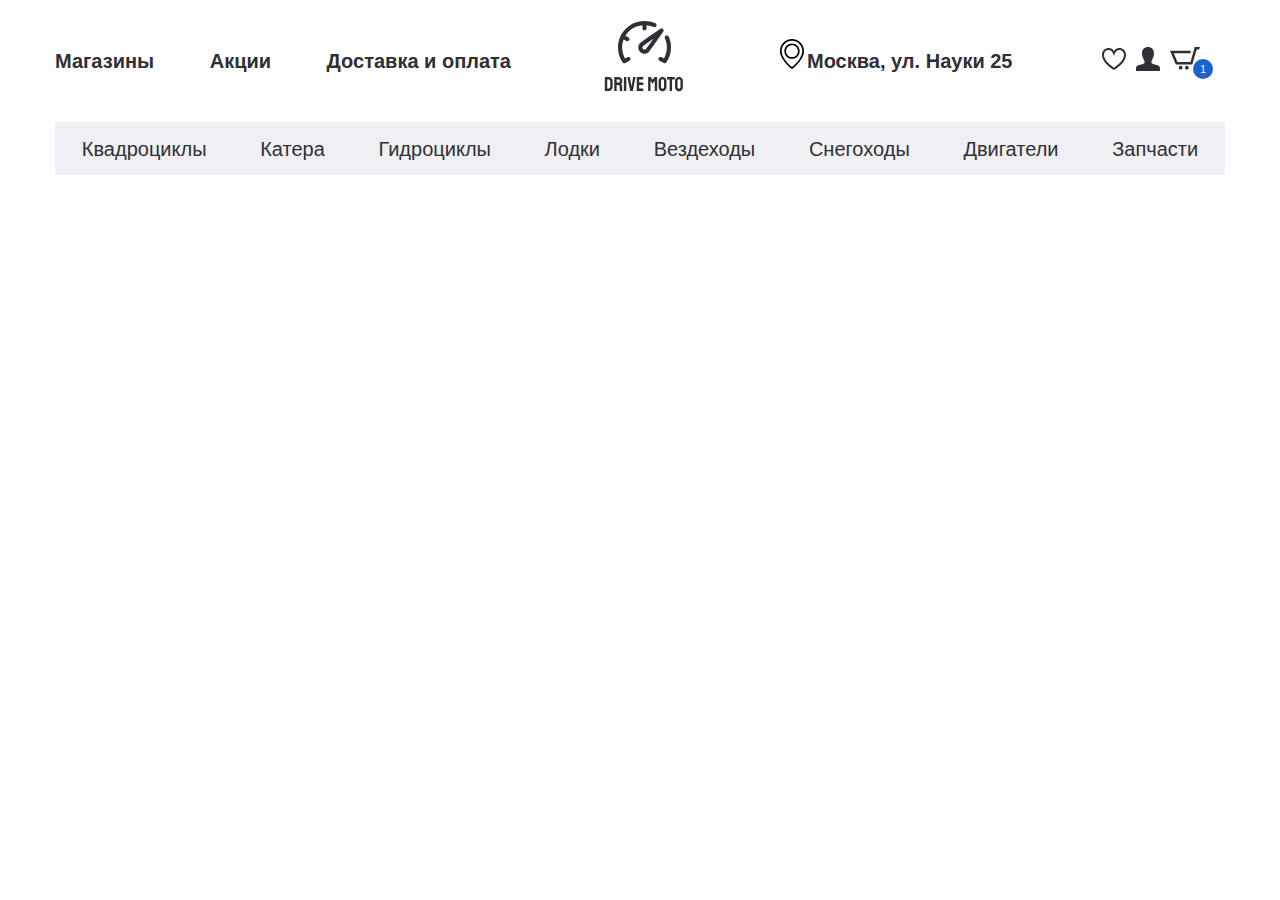
==== index.html @ bd76bcdd "add header" ====
<!DOCTYPE html>
<html lang="ru">
  <head>
    <meta charset="UTF-8" />
    <meta name="viewport" content="width=device-width, initial-scale=1.0" />
    <meta http-equiv="X-UA-Compatible" content="ie=edge" />
    <title>Document</title>
    <link rel="stylesheet" href="scss/normalize.css" />
    <link rel="stylesheet" href="scss/slick.css" />
    <link rel="stylesheet" href="scss/fonts.css" />
    <link rel="stylesheet" href="scss/style.css" />
  </head>

  <body>
    <header class="header">
      <div class="header__top">
        <div class="container">
          <div class="header__top-inner">
            <nav class="menu">
              <ul class="menu__list">
                <li class="menu__item">
                  <a href="" class="menu__link"> Магазины </a>
                </li>
                <li class="menu__item">
                  <a href="" class="menu__link"> Акции </a>
                </li>
                <li class="menu__item">
                  <a href="" class="menu__link"> Доставка и оплата </a>
                </li>
              </ul>
            </nav>
            <a href="#" class="logo">
              <img class="logo__img" src="images/logo.svg" alt="" />
            </a>
            <div class="header__box">
              <p class="header__adress">Москва, ул. Науки 25</p>
              <ul class="user-list">
                <li class="user-list__item">
                  <a class="user-list__link" href="">
                    <img src="images/heart.svg" alt="">
                  </a>
                </li>
                <li class="user-list__item">
                  <a class="user-list__link" href="">
                    <img src="images/human.svg" alt="">
                  </a>
                </li>
                <li class="user-list__item">
                  <a class="user-list__link basket" href="">
                    <img src="images/basket.svg" alt="">
                    <p class="basket__num">1</p>
                  </a>
                </li>
              </ul>
            </div>
          </div>
        </div>
      </div>
      <div class="header__bottom">
        <div class="container">
            <ul class="menu-categories">
              <li class="menu-categories__items">
                <a class="menu-categories__link" href="#">Квадроциклы</a>
              </li>
              <li class="menu-categories__items">
                <a class="menu-categories__link" href="#">Катера</a>
              </li>
              <li class="menu-categories__items">
                <a class="menu-categories__link" href="#">Гидроциклы</a>
              </li>
              <li class="menu-categories__items">
                <a class="menu-categories__link" href="#">Лодки</a>
              </li>
              <li class="menu-categories__items">
                <a class="menu-categories__link" href="#">Вездеходы</a>
              </li>
              <li class="menu-categories__items">
                <a class="menu-categories__link" href="#">Снегоходы</a>
              </li>
              <li class="menu-categories__items">
                <a class="menu-categories__link" href="#">Двигатели</a>
              </li>
              <li class="menu-categories__items">
                <a class="menu-categories__link" href="#">Запчасти</a>
              </li>
            </ul>
          </div>
      </div>
    </header>

    <script src="https://ajax.googleapis.com/ajax/libs/jquery/3.4.1/jquery.min.js"></script>
    <script src="js/slick.min.js"></script>
    <script src="js/main.js"></script>
  </body>
</html>
---- scss/fonts.css ----
@font-face {
  font-family: 'SFProDisplay-Regular', sans-serif;
  src: url("/fonts/SFProDisplay-Regular.woff2") format("woff2"), url("/fonts/SFProDisplay-Regular.woff") format("woff2");
  font-weight: 400;
  font-style: normal;
  font-display: swap;
}

@font-face {
  font-family: 'SFProDisplay-Medium', sans-serif;
  src: url("/fonts/SFProDisplay-Medium.woff2") format("woff2"), url("/fonts/SFProDisplay-Medium.woff") format("woff2");
  font-weight: 500;
  font-style: normal;
  font-display: swap;
}

@font-face {
  font-family: 'SFProDisplay-Semibild', sans-serif;
  src: url("/fonts/SFProDisplay-Semibild.woff2") format("woff2"), url("/fonts/SFProDisplay-Semibild.woff") format("woff2");
  font-weight: 600;
  font-style: normal;
  font-display: swap;
}

@font-face {
  font-family: 'SFProDisplay-Bold', sans-serif;
  src: url("/fonts/SFProDisplay-Bold.woff2") format("woff2"), url("/fonts/SFProDisplay-Bold.woff") format("woff2");
  font-weight: 700;
  font-style: normal;
  font-display: swap;
}
/*# sourceMappingURL=fonts.css.map */
---- scss/style.css ----
html {
  -webkit-box-sizing: border-box;
          box-sizing: border-box;
}

*,
*::before,
*::after {
  -webkit-box-sizing: inherit;
          box-sizing: inherit;
}

a {
  text-decoration: none;
  color: inherit;
}

ul,
li {
  margin: 0;
  padding: 0;
  list-style: none;
}

h1,
h2,
h3,
h4,
h5,
h6 {
  margin: 0;
}

body {
  color: #2f3035;
  font-family: "SFProDisplay-Regular", sans-serif;
  font-family: sans-serif;
  font-size: 20px;
  line-height: 24px;
  font-weight: 400;
}

.container {
  max-width: 1200px;
  padding: 0 15px;
  margin: 0 auto;
}

.header__top-inner {
  display: -webkit-box;
  display: -ms-flexbox;
  display: flex;
  -webkit-box-pack: justify;
      -ms-flex-pack: justify;
          justify-content: space-between;
  -webkit-box-align: center;
      -ms-flex-align: center;
          align-items: center;
  min-height: 122px;
  font-family: "SFProDisplay-Bold", sans-serif;
  font-weight: 700;
}

.header__box {
  display: -webkit-box;
  display: -ms-flexbox;
  display: flex;
}

.header__adress {
  width: 265px;
  margin-right: 60px;
  padding-left: 30px;
  position: relative;
}

.header__adress::before {
  content: "";
  position: absolute;
  background-image: url(/images/adress-icon.svg);
  width: 30px;
  height: 30px;
  left: 0;
  top: -10px;
}

.menu__item {
  display: inline-block;
}

.menu__item + .menu__item {
  padding-left: 50px;
}

.user-list {
  margin-right: 15px;
  display: -webkit-box;
  display: -ms-flexbox;
  display: flex;
  -webkit-box-align: center;
      -ms-flex-align: center;
          align-items: center;
}

.user-list__item {
  padding-right: 10px;
}

.basket {
  position: relative;
}

.basket__num {
  position: absolute;
  font-family: "SFProDisplay-Medium", sans-serif;
  font-weight: 500;
  color: white;
  font-size: 10px;
  line-height: 21px;
  width: 20px;
  height: 20px;
  background-color: #1c62cd;
  border-radius: 50%;
  text-align: center;
  bottom: -15px;
  right: -13px;
}

.menu-categories {
  display: -webkit-box;
  display: -ms-flexbox;
  display: flex;
  -ms-flex-pack: distribute;
      justify-content: space-around;
  background-color: #f0f0f4;
  -webkit-box-align: center;
      -ms-flex-align: center;
          align-items: center;
  min-height: 53px;
}

.menu-categories__items {
  position: relative;
}

.menu-categories__link {
  position: relative;
  font-weight: 400;
  padding: 15px 0 14px;
  -webkit-transition: all 0.3s;
  transition: all 0.3s;
}

.menu-categories__link::before {
  content: "";
  position: absolute;
  width: 0;
  right: 0;
  left: auto;
  background-color: #1c62cd;
  height: 3px;
  bottom: -2px;
  -webkit-transition: all 0.3s;
  transition: all 0.3s;
}

.menu-categories__link:hover {
  font-family: "SFProDisplay-Semibild", sans-serif;
  color: black;
}

.menu-categories__link:hover::before {
  width: 100%;
  right: auto;
  left: 0;
}
/*# sourceMappingURL=style.css.map */
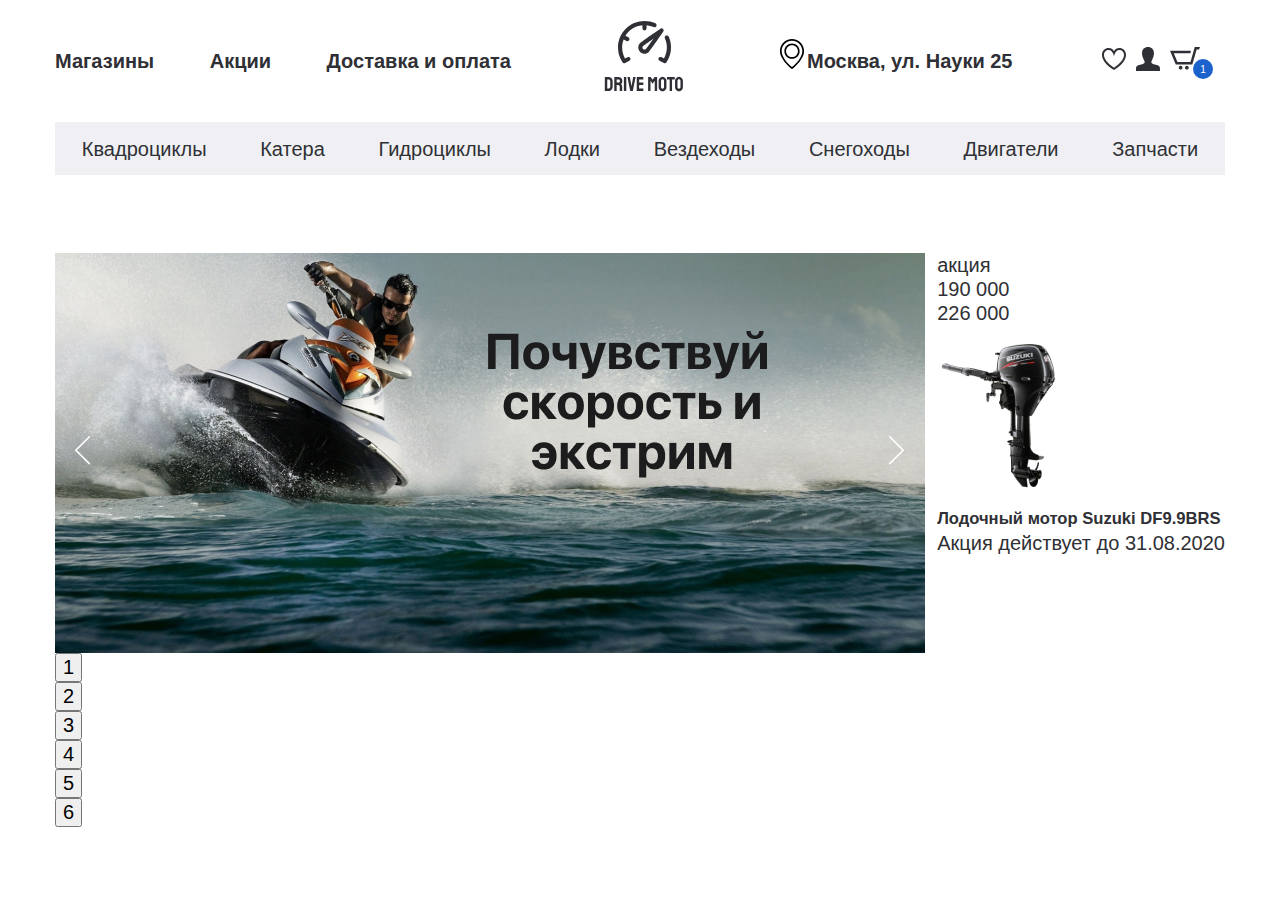
==== commit 754f2ae6: "add slider" ====
--- a/index.html
+++ b/index.html
@@ -37,17 +37,17 @@
               <ul class="user-list">
                 <li class="user-list__item">
                   <a class="user-list__link" href="">
-                    <img src="images/heart.svg" alt="">
+                    <img src="images/heart.svg" alt="" />
                   </a>
                 </li>
                 <li class="user-list__item">
                   <a class="user-list__link" href="">
-                    <img src="images/human.svg" alt="">
+                    <img src="images/human.svg" alt="" />
                   </a>
                 </li>
                 <li class="user-list__item">
                   <a class="user-list__link basket" href="">
-                    <img src="images/basket.svg" alt="">
+                    <img src="images/basket.svg" alt="" />
                     <p class="basket__num">1</p>
                   </a>
                 </li>
@@ -58,35 +58,84 @@
       </div>
       <div class="header__bottom">
         <div class="container">
-            <ul class="menu-categories">
-              <li class="menu-categories__items">
-                <a class="menu-categories__link" href="#">Квадроциклы</a>
-              </li>
-              <li class="menu-categories__items">
-                <a class="menu-categories__link" href="#">Катера</a>
-              </li>
-              <li class="menu-categories__items">
-                <a class="menu-categories__link" href="#">Гидроциклы</a>
-              </li>
-              <li class="menu-categories__items">
-                <a class="menu-categories__link" href="#">Лодки</a>
-              </li>
-              <li class="menu-categories__items">
-                <a class="menu-categories__link" href="#">Вездеходы</a>
-              </li>
-              <li class="menu-categories__items">
-                <a class="menu-categories__link" href="#">Снегоходы</a>
-              </li>
-              <li class="menu-categories__items">
-                <a class="menu-categories__link" href="#">Двигатели</a>
-              </li>
-              <li class="menu-categories__items">
-                <a class="menu-categories__link" href="#">Запчасти</a>
-              </li>
-            </ul>
-          </div>
+          <ul class="menu-categories">
+            <li class="menu-categories__items">
+              <a class="menu-categories__link" href="#">Квадроциклы</a>
+            </li>
+            <li class="menu-categories__items">
+              <a class="menu-categories__link" href="#">Катера</a>
+            </li>
+            <li class="menu-categories__items">
+              <a class="menu-categories__link" href="#">Гидроциклы</a>
+            </li>
+            <li class="menu-categories__items">
+              <a class="menu-categories__link" href="#">Лодки</a>
+            </li>
+            <li class="menu-categories__items">
+              <a class="menu-categories__link" href="#">Вездеходы</a>
+            </li>
+            <li class="menu-categories__items">
+              <a class="menu-categories__link" href="#">Снегоходы</a>
+            </li>
+            <li class="menu-categories__items">
+              <a class="menu-categories__link" href="#">Двигатели</a>
+            </li>
+            <li class="menu-categories__items">
+              <a class="menu-categories__link" href="#">Запчасти</a>
+            </li>
+          </ul>
+        </div>
       </div>
     </header>
+
+    
+
+    <section class="banner-section">
+      <div class="container">
+        <div class="banner-section__inner">
+          <div class="banner-section__slider">
+            <a class="banner-section__slider-item" href="#">
+              <img src="images/banner-slider.jpg" alt="" />
+            </a>
+            <a class="banner-section__slider-item" href="#">
+              <img src="images/banner-slider.jpg" alt="" />
+            </a>
+            <a class="banner-section__slider-item" href="#">
+              <img src="images/banner-slider.jpg" alt="" />
+            </a>
+            <a class="banner-section__slider-item" href="#">
+              <img src="images/banner-slider.jpg" alt="" />
+            </a>
+            <a class="banner-section__slider-item" href="#">
+              <img src="images/banner-slider.jpg" alt="" />
+            </a>
+            <a class="banner-section__slider-item" href="#">
+              <img src="images/banner-slider.jpg" alt="" />
+            </a>
+          </div>
+
+          <a class="banner-section__item sale-item" href="#">
+            <div class="sale-item__top">
+              <div class="sale-item__info">акция</div>
+              <div class="sale-item__price">
+                <div class="price sale-item__price-new">190 000</div>
+                <div class="price sale-item__price-old">226 000</div>
+              </div>
+            </div>
+            <img
+              class="sale-item__img"
+              src="images/content/sale-1.png"
+              alt=""
+            />
+            <h5 class="sale-item__title">Лодочный мотор Suzuki DF9.9BRS</h5>
+            <div class="sale-item__footer">
+              Акция действует до
+              <span>31.08.2020</span>
+            </div>
+          </a>
+        </div>
+      </div>
+    </section>
 
     <script src="https://ajax.googleapis.com/ajax/libs/jquery/3.4.1/jquery.min.js"></script>
     <script src="js/slick.min.js"></script>
--- a/scss/style.css
+++ b/scss/style.css
@@ -174,4 +174,46 @@
   right: auto;
   left: 0;
 }
+
+.banner-section {
+  margin-top: 78px;
+}
+
+.banner-section__inner {
+  display: -webkit-box;
+  display: -ms-flexbox;
+  display: flex;
+  -webkit-box-pack: justify;
+      -ms-flex-pack: justify;
+          justify-content: space-between;
+}
+
+.banner-section__slider {
+  max-width: 870px;
+}
+
+.banner-section__slider-btn {
+  position: absolute;
+  top: 50%;
+  -webkit-transform: translateY(-50%);
+          transform: translateY(-50%);
+  background-color: transparent;
+  border: none;
+  margin: 0;
+  padding: 0;
+  z-index: 5;
+  cursor: pointer;
+}
+
+.banner-section__slider-btnprev {
+  left: 20px;
+}
+
+.banner-section__slider-btnnext {
+  right: 20px;
+}
+
+.slick-dots {
+  position: absolute;
+}
 /*# sourceMappingURL=style.css.map */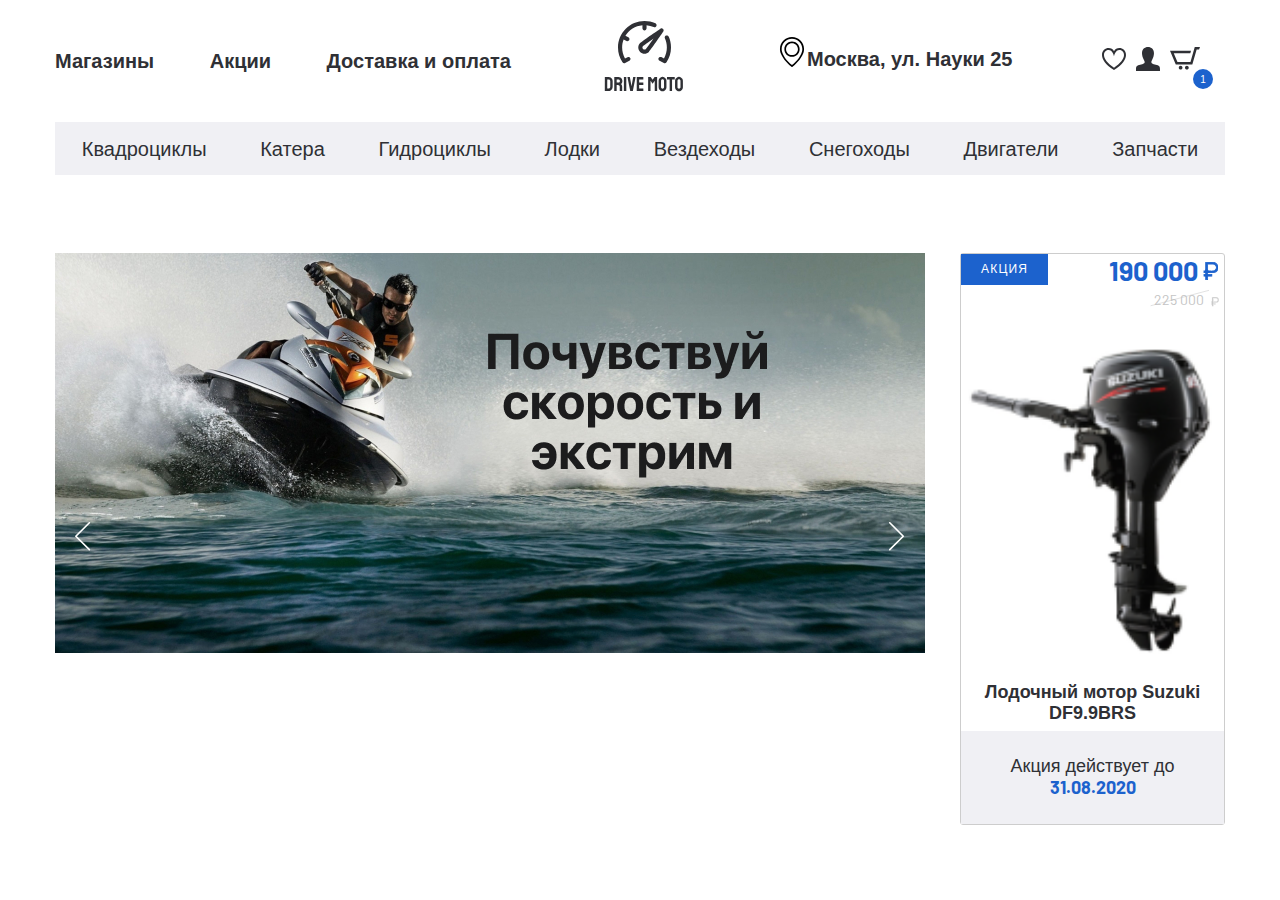
==== commit bcde388f: "add slider complite" ====
--- a/index.html
+++ b/index.html
@@ -8,6 +8,10 @@
     <link rel="stylesheet" href="scss/normalize.css" />
     <link rel="stylesheet" href="scss/slick.css" />
     <link rel="stylesheet" href="scss/fonts.css" />
+    <link
+      href="https://fonts.googleapis.com/css2?family=Barlow:wght@400;700&display=swap"
+      rel="stylesheet"
+    />
     <link rel="stylesheet" href="scss/style.css" />
   </head>
 
@@ -88,29 +92,27 @@
       </div>
     </header>
 
-    
-
     <section class="banner-section">
       <div class="container">
         <div class="banner-section__inner">
           <div class="banner-section__slider">
             <a class="banner-section__slider-item" href="#">
-              <img src="images/banner-slider.jpg" alt="" />
+              <img class="banner-section__slider-img" src="images/banner-slider.jpg" alt="" />
             </a>
             <a class="banner-section__slider-item" href="#">
-              <img src="images/banner-slider.jpg" alt="" />
+              <img class="banner-section__slider-img" src="images/banner-slider.jpg" alt="" />
             </a>
             <a class="banner-section__slider-item" href="#">
-              <img src="images/banner-slider.jpg" alt="" />
+              <img class="banner-section__slider-img" src="images/banner-slider.jpg" alt="" />
             </a>
             <a class="banner-section__slider-item" href="#">
-              <img src="images/banner-slider.jpg" alt="" />
+              <img class="banner-section__slider-img" src="images/banner-slider.jpg" alt="" />
             </a>
             <a class="banner-section__slider-item" href="#">
-              <img src="images/banner-slider.jpg" alt="" />
+              <img class="banner-section__slider-img" src="images/banner-slider.jpg" alt="" />
             </a>
             <a class="banner-section__slider-item" href="#">
-              <img src="images/banner-slider.jpg" alt="" />
+              <img class="banner-section__slider-img" src="images/banner-slider.jpg" alt="" />
             </a>
           </div>
 
@@ -119,7 +121,7 @@
               <div class="sale-item__info">акция</div>
               <div class="sale-item__price">
                 <div class="price sale-item__price-new">190 000</div>
-                <div class="price sale-item__price-old">226 000</div>
+                <div class="price sale-item__price-old">225 000</div>
               </div>
             </div>
             <img
@@ -128,10 +130,10 @@
               alt=""
             />
             <h5 class="sale-item__title">Лодочный мотор Suzuki DF9.9BRS</h5>
-            <div class="sale-item__footer">
+            <p class="sale-item__footer">
               Акция действует до
               <span>31.08.2020</span>
-            </div>
+            </p>
           </a>
         </div>
       </div>
--- a/scss/style.css
+++ b/scss/style.css
@@ -28,6 +28,10 @@
 h4,
 h5,
 h6 {
+  margin: 0;
+}
+
+p {
   margin: 0;
 }
 
@@ -192,6 +196,12 @@
   max-width: 870px;
 }
 
+.banner-section__slider-img {
+  -o-object-fit: cover;
+     object-fit: cover;
+  min-height: 400px;
+}
+
 .banner-section__slider-btn {
   position: absolute;
   top: 50%;
@@ -215,5 +225,145 @@
 
 .slick-dots {
   position: absolute;
+  bottom: 40px;
+  left: 0;
+  right: 0;
+  text-align: center;
+}
+
+.slick-dots li {
+  display: inline-block;
+  padding: 0 5px;
+}
+
+.slick-dots button {
+  padding: 0;
+  font-size: 0;
+  margin: 0;
+  width: 11px;
+  height: 11px;
+  border: 1px solid #fff;
+  border-radius: 50%;
+  background-color: transparent;
+}
+
+.slick-active button {
+  background-color: #fff;
+}
+
+.sale-item {
+  display: -webkit-box;
+  display: -ms-flexbox;
+  display: flex;
+  -webkit-box-orient: vertical;
+  -webkit-box-direction: normal;
+      -ms-flex-direction: column;
+          flex-direction: column;
+  -webkit-box-pack: justify;
+      -ms-flex-pack: justify;
+          justify-content: space-between;
+  max-width: 265px;
+  text-align: center;
+  border: 1px solid #cdcdcd;
+  border-radius: 3px;
+}
+
+.sale-item__top {
+  display: -webkit-box;
+  display: -ms-flexbox;
+  display: flex;
+  -webkit-box-pack: justify;
+      -ms-flex-pack: justify;
+          justify-content: space-between;
+  -webkit-box-align: start;
+      -ms-flex-align: start;
+          align-items: flex-start;
+}
+
+.sale-item__info {
+  color: #fff;
+  background-color: #1c62cd;
+  padding: 8px 20px;
+  text-transform: uppercase;
+  font-size: 12px;
+  line-height: 15px;
+  letter-spacing: 0.1em;
+}
+
+.sale-item__price {
+  text-align: right;
+}
+
+.sale-item__price-new {
+  position: relative;
+  font-weight: 700;
+  font-size: 27px;
+  line-height: 32px;
+  color: #1c62cd;
+  margin-right: 6px;
+  padding-right: 20px;
+}
+
+.sale-item__price-new::after {
+  content: "";
+  position: absolute;
+  right: 0;
+  top: 8px;
+  width: 15px;
+  height: 18px;
+  background-image: url("/images/icons-price.svg");
+}
+
+.sale-item__price-old {
+  display: inline-block;
+  padding: 2px 5px;
+  font-weight: 400;
+  font-size: 14px;
+  line-height: 17px;
+  color: #c4c4c4;
+  margin-right: 15px;
+  background-repeat: no-repeat;
+  background-image: url("/images/old-line.svg");
+}
+
+.sale-item__price-old::after {
+  content: "";
+  position: absolute;
+  right: -10px;
+  top: 8px;
+  width: 8px;
+  height: 10px;
+  background-image: url("/images/icons-price-old.svg");
+}
+
+.sale-item__img {
+  -o-object-fit: contain;
+     object-fit: contain;
+}
+
+.sale-item__title {
+  font-family: 'SFProDisplay-Bold', sans-serif;
+  font-weight: 700;
+  font-size: 18px;
+  line-height: 21px;
+  margin-bottom: 7px;
+}
+
+.sale-item__footer {
+  background: #f0f0f4;
+  padding: 25px 20px;
+  font-size: 18px;
+  line-height: 21px;
+}
+
+.sale-item__footer span {
+  font-family: "Barlow", sans-serif;
+  font-weight: 700;
+  color: #1c62cd;
+}
+
+.price {
+  position: relative;
+  font-family: "Barlow", sans-serif;
 }
 /*# sourceMappingURL=style.css.map */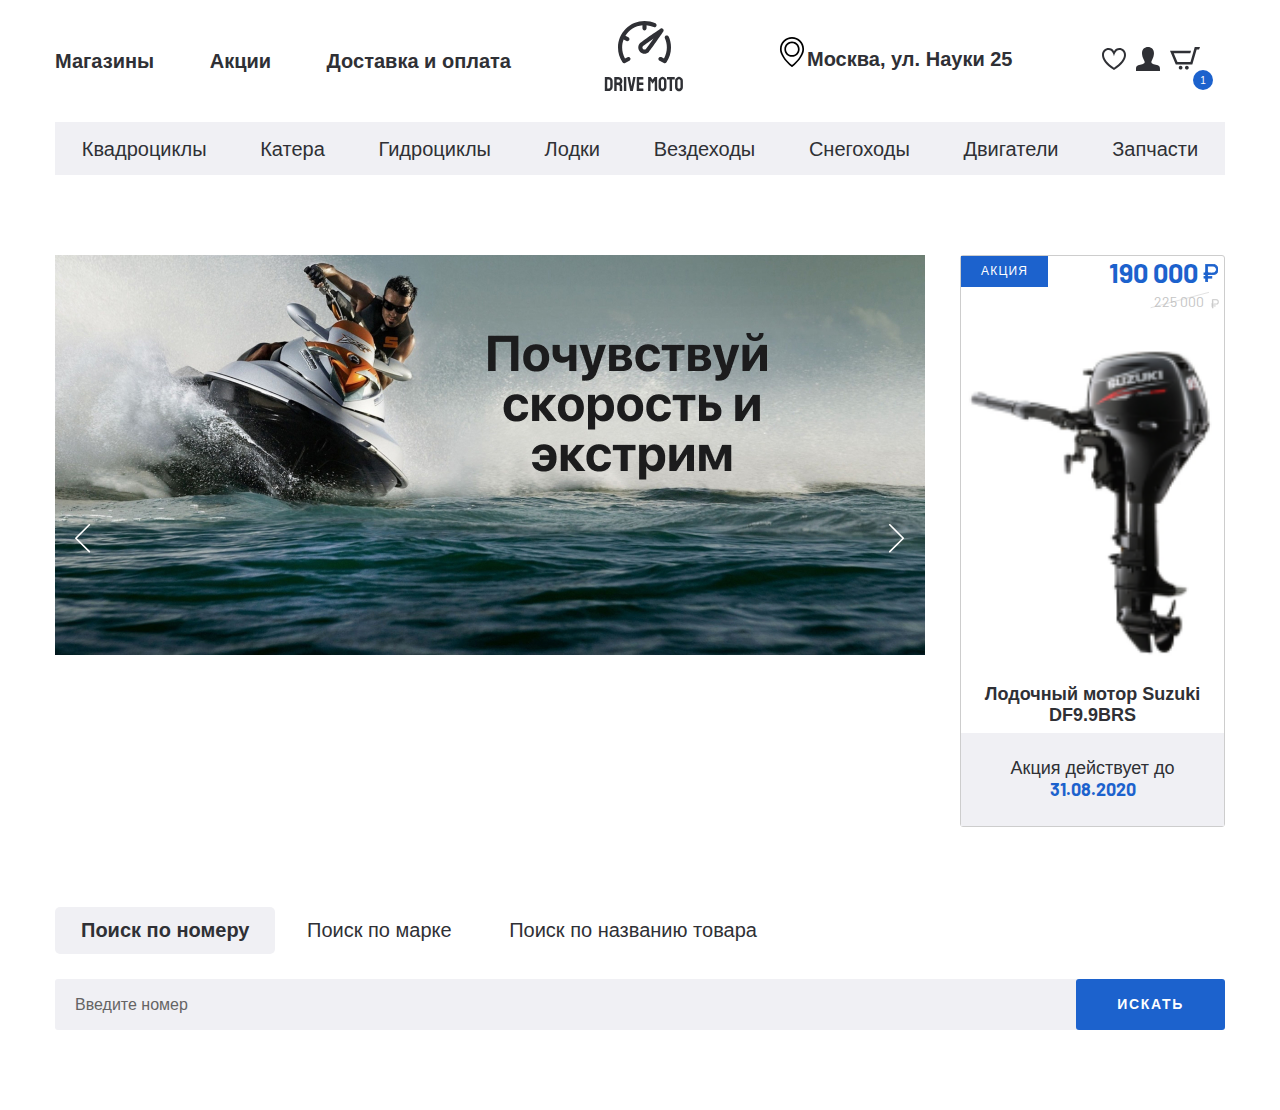
==== commit 57af4848: "feat: search" ====
--- a/index.html
+++ b/index.html
@@ -1,146 +1,179 @@
 <!DOCTYPE html>
 <html lang="ru">
-  <head>
-    <meta charset="UTF-8" />
-    <meta name="viewport" content="width=device-width, initial-scale=1.0" />
-    <meta http-equiv="X-UA-Compatible" content="ie=edge" />
-    <title>Document</title>
-    <link rel="stylesheet" href="scss/normalize.css" />
-    <link rel="stylesheet" href="scss/slick.css" />
-    <link rel="stylesheet" href="scss/fonts.css" />
-    <link
-      href="https://fonts.googleapis.com/css2?family=Barlow:wght@400;700&display=swap"
-      rel="stylesheet"
-    />
-    <link rel="stylesheet" href="scss/style.css" />
-  </head>
 
-  <body>
-    <header class="header">
-      <div class="header__top">
-        <div class="container">
-          <div class="header__top-inner">
-            <nav class="menu">
-              <ul class="menu__list">
-                <li class="menu__item">
-                  <a href="" class="menu__link"> Магазины </a>
-                </li>
-                <li class="menu__item">
-                  <a href="" class="menu__link"> Акции </a>
-                </li>
-                <li class="menu__item">
-                  <a href="" class="menu__link"> Доставка и оплата </a>
-                </li>
-              </ul>
-            </nav>
-            <a href="#" class="logo">
-              <img class="logo__img" src="images/logo.svg" alt="" />
-            </a>
-            <div class="header__box">
-              <p class="header__adress">Москва, ул. Науки 25</p>
-              <ul class="user-list">
-                <li class="user-list__item">
-                  <a class="user-list__link" href="">
-                    <img src="images/heart.svg" alt="" />
-                  </a>
-                </li>
-                <li class="user-list__item">
-                  <a class="user-list__link" href="">
-                    <img src="images/human.svg" alt="" />
-                  </a>
-                </li>
-                <li class="user-list__item">
-                  <a class="user-list__link basket" href="">
-                    <img src="images/basket.svg" alt="" />
-                    <p class="basket__num">1</p>
-                  </a>
-                </li>
-              </ul>
-            </div>
+<head>
+  <meta charset="UTF-8" />
+  <meta name="viewport" content="width=device-width, initial-scale=1.0" />
+  <meta http-equiv="X-UA-Compatible" content="ie=edge" />
+  <title>Document</title>
+  <link rel="stylesheet" href="scss/normalize.css" />
+  <link rel="stylesheet" href="scss/slick.css" />
+  <link rel="stylesheet" href="scss/fonts.css" />
+  <link href="https://fonts.googleapis.com/css2?family=Barlow:wght@400;700&display=swap" rel="stylesheet" />
+  <link rel="stylesheet" href="scss/style.css" />
+</head>
+
+<body>
+  <header class="header">
+    <div class="header__top">
+      <div class="container">
+        <div class="header__top-inner">
+          <nav class="menu">
+            <ul class="menu__list">
+              <li class="menu__item">
+                <a href="" class="menu__link"> Магазины </a>
+              </li>
+              <li class="menu__item">
+                <a href="" class="menu__link"> Акции </a>
+              </li>
+              <li class="menu__item">
+                <a href="" class="menu__link"> Доставка и оплата </a>
+              </li>
+            </ul>
+          </nav>
+          <a href="#" class="logo">
+            <img class="logo__img" src="images/logo.svg" alt="" />
+          </a>
+          <div class="header__box">
+            <p class="header__adress">Москва, ул. Науки 25</p>
+            <ul class="user-list">
+              <li class="user-list__item">
+                <a class="user-list__link" href="">
+                  <img src="images/heart.svg" alt="" />
+                </a>
+              </li>
+              <li class="user-list__item">
+                <a class="user-list__link" href="">
+                  <img src="images/human.svg" alt="" />
+                </a>
+              </li>
+              <li class="user-list__item">
+                <a class="user-list__link basket" href="">
+                  <img src="images/basket.svg" alt="" />
+                  <p class="basket__num">1</p>
+                </a>
+              </li>
+            </ul>
           </div>
         </div>
       </div>
-      <div class="header__bottom">
-        <div class="container">
-          <ul class="menu-categories">
-            <li class="menu-categories__items">
-              <a class="menu-categories__link" href="#">Квадроциклы</a>
-            </li>
-            <li class="menu-categories__items">
-              <a class="menu-categories__link" href="#">Катера</a>
-            </li>
-            <li class="menu-categories__items">
-              <a class="menu-categories__link" href="#">Гидроциклы</a>
-            </li>
-            <li class="menu-categories__items">
-              <a class="menu-categories__link" href="#">Лодки</a>
-            </li>
-            <li class="menu-categories__items">
-              <a class="menu-categories__link" href="#">Вездеходы</a>
-            </li>
-            <li class="menu-categories__items">
-              <a class="menu-categories__link" href="#">Снегоходы</a>
-            </li>
-            <li class="menu-categories__items">
-              <a class="menu-categories__link" href="#">Двигатели</a>
-            </li>
-            <li class="menu-categories__items">
-              <a class="menu-categories__link" href="#">Запчасти</a>
-            </li>
-          </ul>
+    </div>
+    <div class="header__bottom">
+      <div class="container">
+        <ul class="menu-categories">
+          <li class="menu-categories__items">
+            <a class="menu-categories__link" href="#">Квадроциклы</a>
+          </li>
+          <li class="menu-categories__items">
+            <a class="menu-categories__link" href="#">Катера</a>
+          </li>
+          <li class="menu-categories__items">
+            <a class="menu-categories__link" href="#">Гидроциклы</a>
+          </li>
+          <li class="menu-categories__items">
+            <a class="menu-categories__link" href="#">Лодки</a>
+          </li>
+          <li class="menu-categories__items">
+            <a class="menu-categories__link" href="#">Вездеходы</a>
+          </li>
+          <li class="menu-categories__items">
+            <a class="menu-categories__link" href="#">Снегоходы</a>
+          </li>
+          <li class="menu-categories__items">
+            <a class="menu-categories__link" href="#">Двигатели</a>
+          </li>
+          <li class="menu-categories__items">
+            <a class="menu-categories__link" href="#">Запчасти</a>
+          </li>
+        </ul>
+      </div>
+    </div>
+  </header>
+
+  <section class="banner-section page-section">
+    <div class="container">
+      <div class="banner-section__inner">
+        <div class="banner-section__slider">
+          <a class="banner-section__slider-item" href="#">
+            <img class="banner-section__slider-img" src="images/banner-slider.jpg" alt="" />
+          </a>
+          <a class="banner-section__slider-item" href="#">
+            <img class="banner-section__slider-img" src="images/banner-slider.jpg" alt="" />
+          </a>
+          <a class="banner-section__slider-item" href="#">
+            <img class="banner-section__slider-img" src="images/banner-slider.jpg" alt="" />
+          </a>
+          <a class="banner-section__slider-item" href="#">
+            <img class="banner-section__slider-img" src="images/banner-slider.jpg" alt="" />
+          </a>
+          <a class="banner-section__slider-item" href="#">
+            <img class="banner-section__slider-img" src="images/banner-slider.jpg" alt="" />
+          </a>
+          <a class="banner-section__slider-item" href="#">
+            <img class="banner-section__slider-img" src="images/banner-slider.jpg" alt="" />
+          </a>
+        </div>
+
+        <a class="banner-section__item sale-item" href="#">
+          <div class="sale-item__top">
+            <div class="sale-item__info">акция</div>
+            <div class="sale-item__price">
+              <div class="price sale-item__price-new">190 000</div>
+              <div class="price sale-item__price-old">225 000</div>
+            </div>
+          </div>
+          <img class="sale-item__img" src="images/content/sale-1.png" alt="" />
+          <h5 class="sale-item__title">Лодочный мотор Suzuki DF9.9BRS</h5>
+          <p class="sale-item__footer">
+            Акция действует до
+            <span>31.08.2020</span>
+          </p>
+        </a>
+      </div>
+    </div>
+  </section>
+
+  <section class="search page-section">
+    <div class="container">
+      <div class="search__inner">
+        <div class="search__tabs">
+          <a href="#tab-1" class="search__tabs-item search__tabs-item--active">Поиск по номеру</a>
+          <a href="#tab-2" class="search__tabs-item">Поиск по марке</a>
+          <a href="#tab-3" class="search__tabs-item">Поиск по названию товара</a>
+        </div>
+        <div class="search__content">
+          <div id="tab-1" class="search__content-item search__content-item--activ">
+            <form class="search__content-form">
+              <input class="search__content-input" type="text" placeholder="Введите номер" />
+              <button class="search__content-btn" type="submit">
+                искать
+              </button>
+            </form>
+          </div>
+          <div id="tab-2" class="search__content-item">
+            <form class="search__content-form">
+              <input class="search__content-input" type="text" placeholder="Введите марку" />
+              <button class="search__content-btn" type="submit">
+                искать
+              </button>
+            </form>
+          </div>
+          <div id="tab-3" class="search__content-item">
+            <form class="search__content-form">
+              <input class="search__content-input" type="text" placeholder="Введите название товара" />
+              <button class="search__content-btn" type="submit">
+                искать
+              </button>
+            </form>
+          </div>
         </div>
       </div>
-    </header>
+    </div>
+  </section>
 
-    <section class="banner-section">
-      <div class="container">
-        <div class="banner-section__inner">
-          <div class="banner-section__slider">
-            <a class="banner-section__slider-item" href="#">
-              <img class="banner-section__slider-img" src="images/banner-slider.jpg" alt="" />
-            </a>
-            <a class="banner-section__slider-item" href="#">
-              <img class="banner-section__slider-img" src="images/banner-slider.jpg" alt="" />
-            </a>
-            <a class="banner-section__slider-item" href="#">
-              <img class="banner-section__slider-img" src="images/banner-slider.jpg" alt="" />
-            </a>
-            <a class="banner-section__slider-item" href="#">
-              <img class="banner-section__slider-img" src="images/banner-slider.jpg" alt="" />
-            </a>
-            <a class="banner-section__slider-item" href="#">
-              <img class="banner-section__slider-img" src="images/banner-slider.jpg" alt="" />
-            </a>
-            <a class="banner-section__slider-item" href="#">
-              <img class="banner-section__slider-img" src="images/banner-slider.jpg" alt="" />
-            </a>
-          </div>
+  <script src="https://ajax.googleapis.com/ajax/libs/jquery/3.4.1/jquery.min.js"></script>
+  <script src="js/slick.min.js"></script>
+  <script src="js/main.js"></script>
+</body>
 
-          <a class="banner-section__item sale-item" href="#">
-            <div class="sale-item__top">
-              <div class="sale-item__info">акция</div>
-              <div class="sale-item__price">
-                <div class="price sale-item__price-new">190 000</div>
-                <div class="price sale-item__price-old">225 000</div>
-              </div>
-            </div>
-            <img
-              class="sale-item__img"
-              src="images/content/sale-1.png"
-              alt=""
-            />
-            <h5 class="sale-item__title">Лодочный мотор Suzuki DF9.9BRS</h5>
-            <p class="sale-item__footer">
-              Акция действует до
-              <span>31.08.2020</span>
-            </p>
-          </a>
-        </div>
-      </div>
-    </section>
-
-    <script src="https://ajax.googleapis.com/ajax/libs/jquery/3.4.1/jquery.min.js"></script>
-    <script src="js/slick.min.js"></script>
-    <script src="js/main.js"></script>
-  </body>
-</html>
+</html>--- a/scss/style.css
+++ b/scss/style.css
@@ -13,6 +13,7 @@
 a {
   text-decoration: none;
   color: inherit;
+  display: inline-block;
 }
 
 ul,
@@ -42,6 +43,10 @@
   font-size: 20px;
   line-height: 24px;
   font-weight: 400;
+}
+
+.page-section {
+  margin-bottom: 80px;
 }
 
 .container {
@@ -86,6 +91,10 @@
   height: 30px;
   left: 0;
   top: -10px;
+}
+
+.header__bottom {
+  margin-bottom: 80px;
 }
 
 .menu__item {
@@ -179,10 +188,6 @@
   left: 0;
 }
 
-.banner-section {
-  margin-top: 78px;
-}
-
 .banner-section__inner {
   display: -webkit-box;
   display: -ms-flexbox;
@@ -342,7 +347,7 @@
 }
 
 .sale-item__title {
-  font-family: 'SFProDisplay-Bold', sans-serif;
+  font-family: "SFProDisplay-Bold", sans-serif;
   font-weight: 700;
   font-size: 18px;
   line-height: 21px;
@@ -366,4 +371,74 @@
   position: relative;
   font-family: "Barlow", sans-serif;
 }
+
+.search__tabs {
+  margin-bottom: 25px;
+}
+
+.search__tabs-item {
+  padding: 11px 26px 12px;
+}
+
+.search__tabs-item--active {
+  font-family: 'SFProDisplay-Bold', sans-serif;
+  font-weight: 700;
+  border-radius: 5px;
+  background: #f0f0f4;
+}
+
+.search__content-form {
+  display: -webkit-box;
+  display: -ms-flexbox;
+  display: flex;
+}
+
+.search__content-item {
+  display: none;
+}
+
+.search__content-item--activ {
+  display: block;
+}
+
+.search__content-input {
+  width: 100%;
+  padding: 5px 20px;
+  border: none;
+  background: #f0f0f4;
+  border-radius: 3px;
+  font-size: 16px;
+  line-height: 19px;
+}
+
+.search__content-input::-webkit-input-placeholder {
+  color: #656464;
+}
+
+.search__content-input:-ms-input-placeholder {
+  color: #656464;
+}
+
+.search__content-input::-ms-input-placeholder {
+  color: #656464;
+}
+
+.search__content-input::placeholder {
+  color: #656464;
+}
+
+.search__content-btn {
+  margin-left: -3px;
+  font-weight: bold;
+  font-size: 14px;
+  line-height: 17px;
+  letter-spacing: 0.12em;
+  text-transform: uppercase;
+  color: #fff;
+  font-family: "SFProDisplay-Bold", sans-serif;
+  background: #1c62cd;
+  border-radius: 3px;
+  padding: 17px 41px;
+  border: none;
+}
 /*# sourceMappingURL=style.css.map */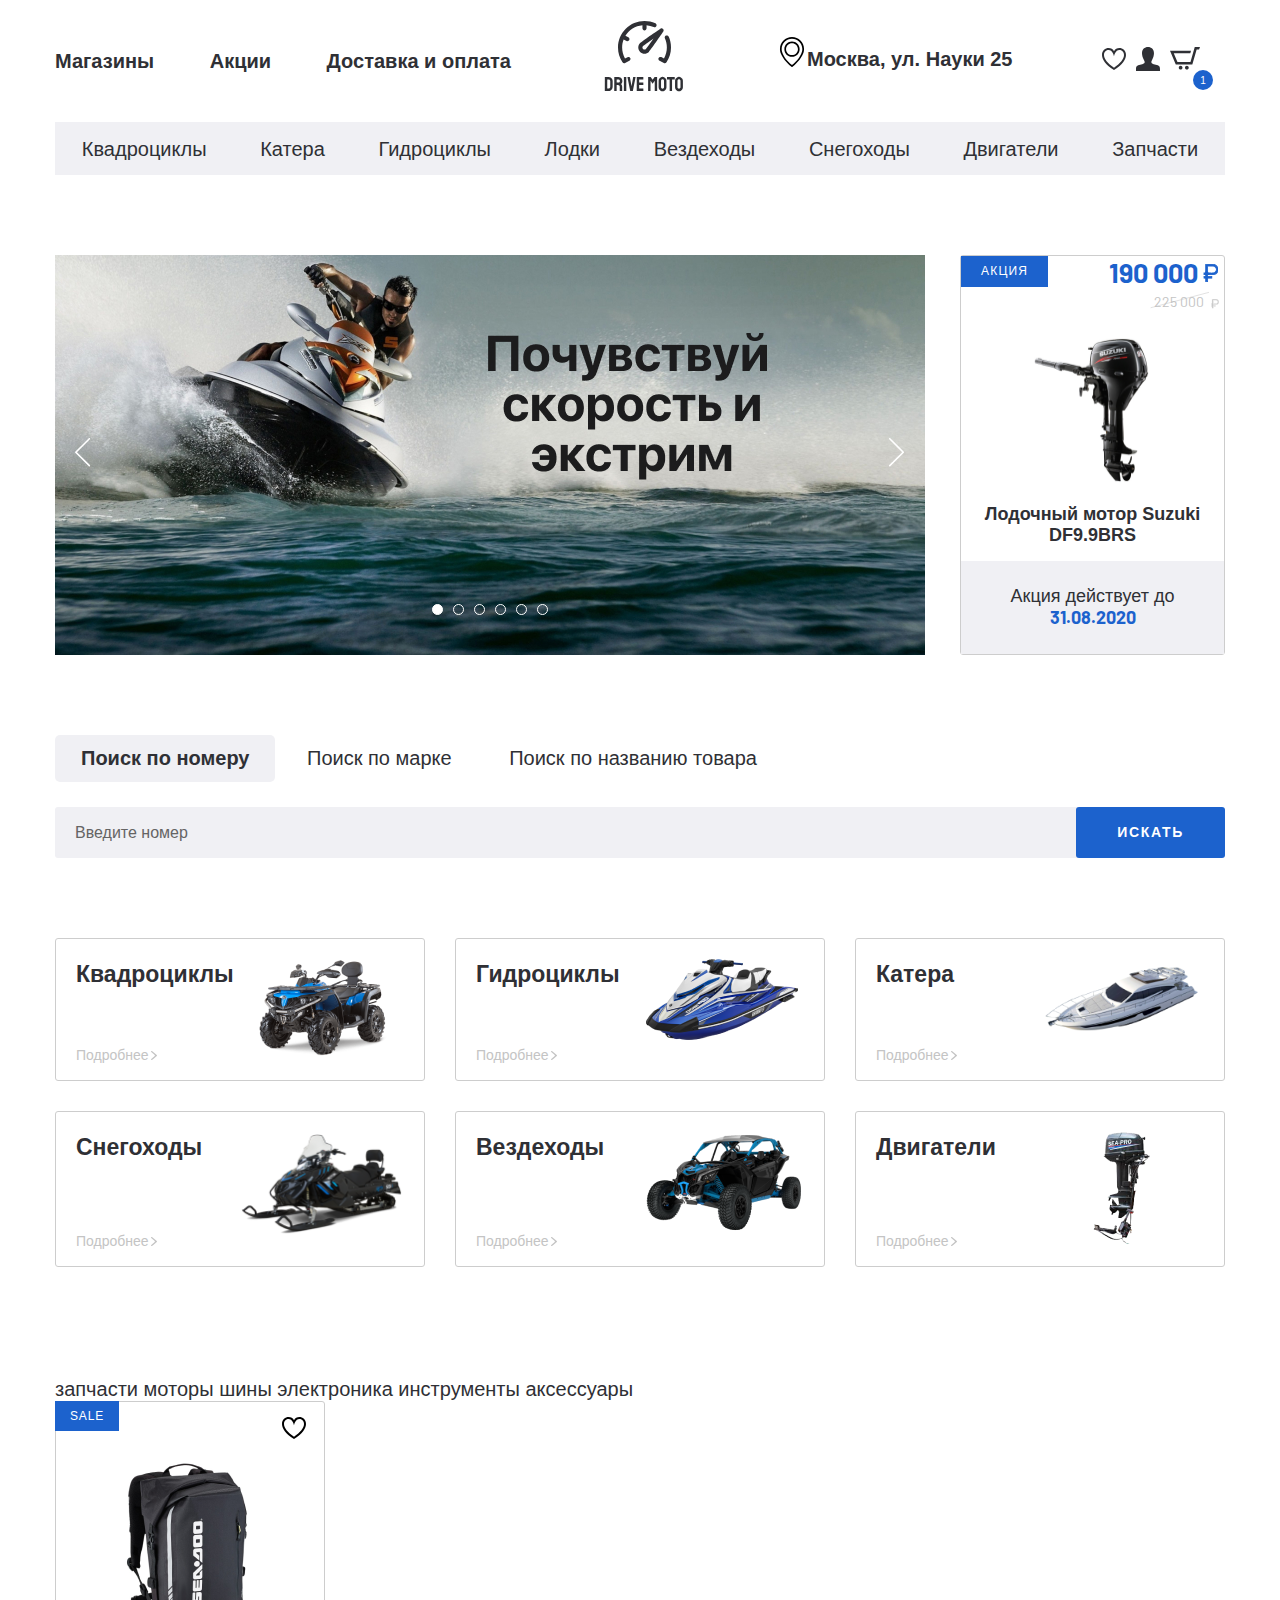
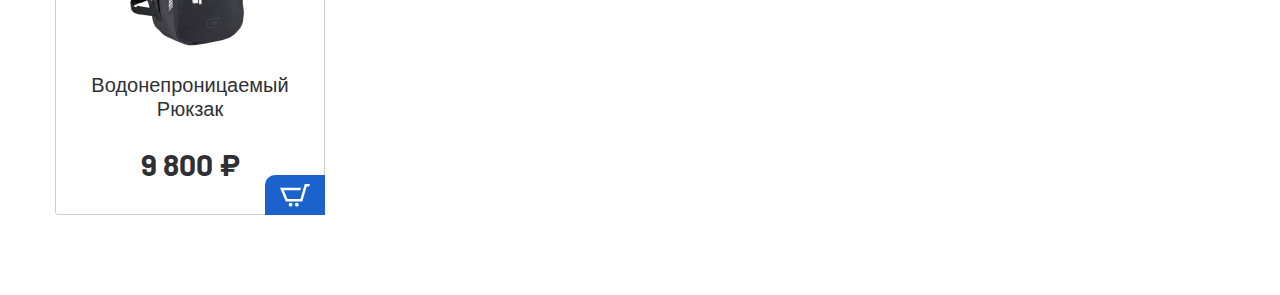
==== commit dd396937: "add categories and product" ====
--- a/index.html
+++ b/index.html
@@ -133,16 +133,16 @@
     </div>
   </section>
 
-  <section class="search page-section">
+  <div class="search page-section">
     <div class="container">
       <div class="search__inner">
         <div class="search__tabs">
-          <a href="#tab-1" class="search__tabs-item search__tabs-item--active">Поиск по номеру</a>
-          <a href="#tab-2" class="search__tabs-item">Поиск по марке</a>
-          <a href="#tab-3" class="search__tabs-item">Поиск по названию товара</a>
+          <a href="#tab-1" class="tab search__tabs-item tab--active">Поиск по номеру</a>
+          <a href="#tab-2" class="tab search__tabs-item">Поиск по марке</a>
+          <a href="#tab-3" class="tab search__tabs-item">Поиск по названию товара</a>
         </div>
         <div class="search__content">
-          <div id="tab-1" class="search__content-item search__content-item--activ">
+          <div id="tab-1" class="tabs-content search__content-item tabs-content--active">
             <form class="search__content-form">
               <input class="search__content-input" type="text" placeholder="Введите номер" />
               <button class="search__content-btn" type="submit">
@@ -150,7 +150,7 @@
               </button>
             </form>
           </div>
-          <div id="tab-2" class="search__content-item">
+          <div id="tab-2" class="tabs-content search__content-item">
             <form class="search__content-form">
               <input class="search__content-input" type="text" placeholder="Введите марку" />
               <button class="search__content-btn" type="submit">
@@ -158,7 +158,7 @@
               </button>
             </form>
           </div>
-          <div id="tab-3" class="search__content-item">
+          <div id="tab-3" class="tabs-content search__content-item">
             <form class="search__content-form">
               <input class="search__content-input" type="text" placeholder="Введите название товара" />
               <button class="search__content-btn" type="submit">
@@ -169,6 +169,117 @@
         </div>
       </div>
     </div>
+  </div>
+
+  <section class="categories page-section">
+    <div class="container">
+      <div class="categories__inner">
+        <a href="#" class="categories__item">
+          <div class="categories__item-info">
+            <h4 class="categories__item-title">Квадроциклы</h4>
+            <p class="categories__item-text">Подробнее</p>
+          </div>
+          <div class="categories__item-img">
+            <img src="images/categories-1.png" alt="">
+          </div>
+        </a>
+        <a href="#" class="categories__item">
+          <div class="categories__item-info">
+            <h4 class="categories__item-title">Гидроциклы</h4>
+            <p class="categories__item-text">Подробнее</p>
+          </div>
+          <div class="categories__item-img">
+            <img src="images/categories-2.png" alt="">
+          </div>
+        </a>
+        <a href="#" class="categories__item">
+          <div class="categories__item-info">
+            <h4 class="categories__item-title">Катера</h4>
+            <p class="categories__item-text">Подробнее</p>
+          </div>
+          <div class="categories__item-img">
+            <img src="images/categories-3.png" alt="">
+          </div>
+        </a>
+        <a href="#" class="categories__item">
+          <div class="categories__item-info">
+            <h4 class="categories__item-title">Снегоходы</h4>
+            <p class="categories__item-text">Подробнее</p>
+          </div>
+          <div class="categories__item-img">
+            <img src="images/categories-4.png" alt="">
+          </div>
+        </a>
+        <a href="#" class="categories__item">
+          <div class="categories__item-info">
+            <h4 class="categories__item-title">Вездеходы</h4>
+            <p class="categories__item-text">Подробнее</p>
+          </div>
+          <div class="categories__item-img">
+            <img src="images/categories-5.png" alt="">
+          </div>
+        </a>
+        <a href="#" class="categories__item">
+          <div class="categories__item-info">
+            <h4 class="categories__item-title">Двигатели</h4>
+            <p class="categories__item-text">Подробнее</p>
+          </div>
+          <div class="categories__item-img">
+            <img src="images/categories-6.png" alt="">
+          </div>
+        </a>
+      </div>
+    </div>
+  </section>
+
+
+  <section class="products page-section">
+    <div class="container">
+      <div class="products__inner">
+        <div class="tabs-wrapper">
+          <div class="tabs products__tabs">
+            <a href="" class="tab products__tab tab--active">запчасти</a>
+            <a href="" class="tab products__tab">моторы</a>
+            <a href="" class="tab products__tab">шины </a>
+            <a href="" class="tab products__tab">электроника</a>
+            <a href="" class="tab products__tab">инструменты</a>
+            <a href="" class="tab products__tab">аксессуары </a>
+          </div>
+
+          <div class="tabs-constainer products__container">
+            <div class="tabs-content produsts__content tabs-content--active">
+              <div class="product-slider">
+                <div class="product-slider__item">
+                  <div class="product-item__wrapper">
+                    <button class="product-item__favorite"></button>
+                    <button class="product-item__basket">
+                      <img src="./images/basket-white.svg" alt="">
+                    </button>
+                    <a class="product-item product-item--sale" href="">
+                      <p class="product-item__hover-text">посмотреть товар</p>
+                      <img class="product-item__img" src="./images/product-1.png" alt="">
+                      <h4 class="product-item__title">
+                        Водонепроницаемый
+                        Рюкзак
+                      </h4>
+                      <p class="price product-item__price">
+                        9 800 ₽
+                      </p>
+                    </a>
+                  </div>
+                </div>
+              </div>
+            </div>
+
+            <div class="tabs-content produsts__content"></div>
+            <div class="tabs-content produsts__content"></div>
+            <div class="tabs-content produsts__content"></div>
+            <div class="tabs-content produsts__content"></div>
+            <div class="tabs-content produsts__content"></div>
+          </div>
+        </div>
+      </div>
+    </div>
   </section>
 
   <script src="https://ajax.googleapis.com/ajax/libs/jquery/3.4.1/jquery.min.js"></script>
@@ -176,4 +287,13 @@
   <script src="js/main.js"></script>
 </body>
 
-</html>+</html>
+
+<!-- <div class="tabs-wrapper">
+  <div class="tabs">
+    <a href="" class="tab tab--active"></a>
+  </div>
+  <div class="tabs-constainer">
+    <div class="tabs-content"></div>
+  </div>
+</div> -->--- a/scss/style.css
+++ b/scss/style.css
@@ -316,7 +316,7 @@
   top: 8px;
   width: 15px;
   height: 18px;
-  background-image: url("/images/icons-price.svg");
+  background-image: url("../images/icons-price.svg");
 }
 
 .sale-item__price-old {
@@ -328,7 +328,7 @@
   color: #c4c4c4;
   margin-right: 15px;
   background-repeat: no-repeat;
-  background-image: url("/images/old-line.svg");
+  background-image: url("../images/old-line.svg");
 }
 
 .sale-item__price-old::after {
@@ -338,12 +338,13 @@
   top: 8px;
   width: 8px;
   height: 10px;
-  background-image: url("/images/icons-price-old.svg");
+  background-image: url("../images/icons-price-old.svg");
 }
 
 .sale-item__img {
-  -o-object-fit: contain;
-     object-fit: contain;
+  width: 125px;
+  height: 176px;
+  margin: 0 auto;
 }
 
 .sale-item__title {
@@ -380,8 +381,8 @@
   padding: 11px 26px 12px;
 }
 
-.search__tabs-item--active {
-  font-family: 'SFProDisplay-Bold', sans-serif;
+.search__tabs-item.tab--active {
+  font-family: "SFProDisplay-Bold", sans-serif;
   font-weight: 700;
   border-radius: 5px;
   background: #f0f0f4;
@@ -397,7 +398,7 @@
   display: none;
 }
 
-.search__content-item--activ {
+.search__content-item.tabs-content--active {
   display: block;
 }
 
@@ -441,4 +442,186 @@
   padding: 17px 41px;
   border: none;
 }
+
+.categories__item {
+  display: -webkit-box;
+  display: -ms-flexbox;
+  display: flex;
+  -webkit-box-pack: justify;
+      -ms-flex-pack: justify;
+          justify-content: space-between;
+  padding: 20px 20px 16px;
+  margin-bottom: 30px;
+  border: 1px solid #cdcdcd;
+  border-radius: 3px;
+  width: 370px;
+  -webkit-transition: all 0.3s;
+  transition: all 0.3s;
+}
+
+.categories__item:hover .categories__item-title {
+  color: #1c62cd;
+}
+
+.categories__item:hover {
+  -webkit-box-shadow: 3px 3px 20px rgba(50, 50, 50, 0.25);
+          box-shadow: 3px 3px 20px rgba(50, 50, 50, 0.25);
+}
+
+.categories__item-title {
+  font-family: "Barlow", sans-serif;
+  font-weight: bold;
+  font-size: 23px;
+  line-height: 28px;
+  -webkit-transition: all 0.3s;
+  transition: all 0.3s;
+}
+
+.categories__item-text {
+  font-size: 14px;
+  line-height: 17px;
+  color: #c4c4c4;
+}
+
+.categories__item-text::after {
+  content: url("../images/Back.svg");
+  padding-left: 2px;
+}
+
+.categories__inner {
+  display: -webkit-box;
+  display: -ms-flexbox;
+  display: flex;
+  -webkit-box-pack: justify;
+      -ms-flex-pack: justify;
+          justify-content: space-between;
+  -ms-flex-wrap: wrap;
+      flex-wrap: wrap;
+}
+
+.categories__item-info {
+  width: 50%;
+  display: -webkit-box;
+  display: -ms-flexbox;
+  display: flex;
+  -webkit-box-orient: vertical;
+  -webkit-box-direction: normal;
+      -ms-flex-direction: column;
+          flex-direction: column;
+  -webkit-box-pack: justify;
+      -ms-flex-pack: justify;
+          justify-content: space-between;
+}
+
+.categories__item-img {
+  text-align: center;
+  width: 50%;
+}
+
+.categories__item-img img {
+  max-width: 100%;
+}
+
+.product-item__wrapper {
+  position: relative;
+  width: 270px;
+}
+
+.product-item {
+  border: 1px solid #cdcdcd;
+  border-radius: 3px;
+  text-align: center;
+  padding: 52px 20px 32px;
+  -webkit-transition: all 0.3s;
+  transition: all 0.3s;
+}
+
+.product-item:hover .product-item__hover-text {
+  opacity: 1;
+  color: #2f3035;
+}
+
+.product-item:hover {
+  -webkit-box-shadow: 0px 0px 15px rgba(0, 0, 0, 0.2);
+          box-shadow: 0px 0px 15px rgba(0, 0, 0, 0.2);
+  border-radius: 3px;
+  color: #1c62cd;
+}
+
+.product-item__favorite {
+  position: absolute;
+  top: 16px;
+  right: 19px;
+  width: 24px;
+  height: 22px;
+  background-color: transparent;
+  border: none;
+}
+
+.product-item__favorite::before {
+  content: "";
+  position: absolute;
+  width: 24px;
+  height: 22px;
+  top: 0;
+  left: 0;
+  background-image: url(../images/favorite.svg);
+}
+
+.product-item__favorite--active::before {
+  background-image: url(../images/favoriteActive.svg);
+}
+
+.product-item__title {
+  font-weight: normal;
+  padding: 14px 0 25px;
+}
+
+.product-item__price {
+  font-weight: bold;
+  font-size: 30px;
+  line-height: 36px;
+}
+
+.product-item__basket {
+  position: absolute;
+  width: 60px;
+  height: 40px;
+  background-color: #fff;
+  background: #1c62cd;
+  border-radius: 10px 0px 0px 0px;
+  bottom: 0;
+  right: 0;
+  border: none;
+  padding-top: 7px;
+  cursor: pointer;
+}
+
+.product-item__hover-text {
+  position: absolute;
+  top: 30%;
+  padding: 18px 21px;
+  background-color: rgba(255, 255, 255, 0.9);
+  -webkit-box-shadow: 0px 0px 15px rgba(0, 0, 0, 0.2);
+          box-shadow: 0px 0px 15px rgba(0, 0, 0, 0.2);
+  border-radius: 3px;
+  opacity: 0;
+  display: inline-block;
+  -webkit-transition: all 0.3s;
+  transition: all 0.3s;
+}
+
+.product-item--sale::before {
+  content: "SALE";
+  padding: 8px 15px;
+  background-color: #1c62cd;
+  position: absolute;
+  left: 0;
+  top: 0;
+  text-transform: uppercase;
+  color: #fff;
+  font-size: 12px;
+  line-height: 14px;
+  letter-spacing: 0.07em;
+}
 /*# sourceMappingURL=style.css.map */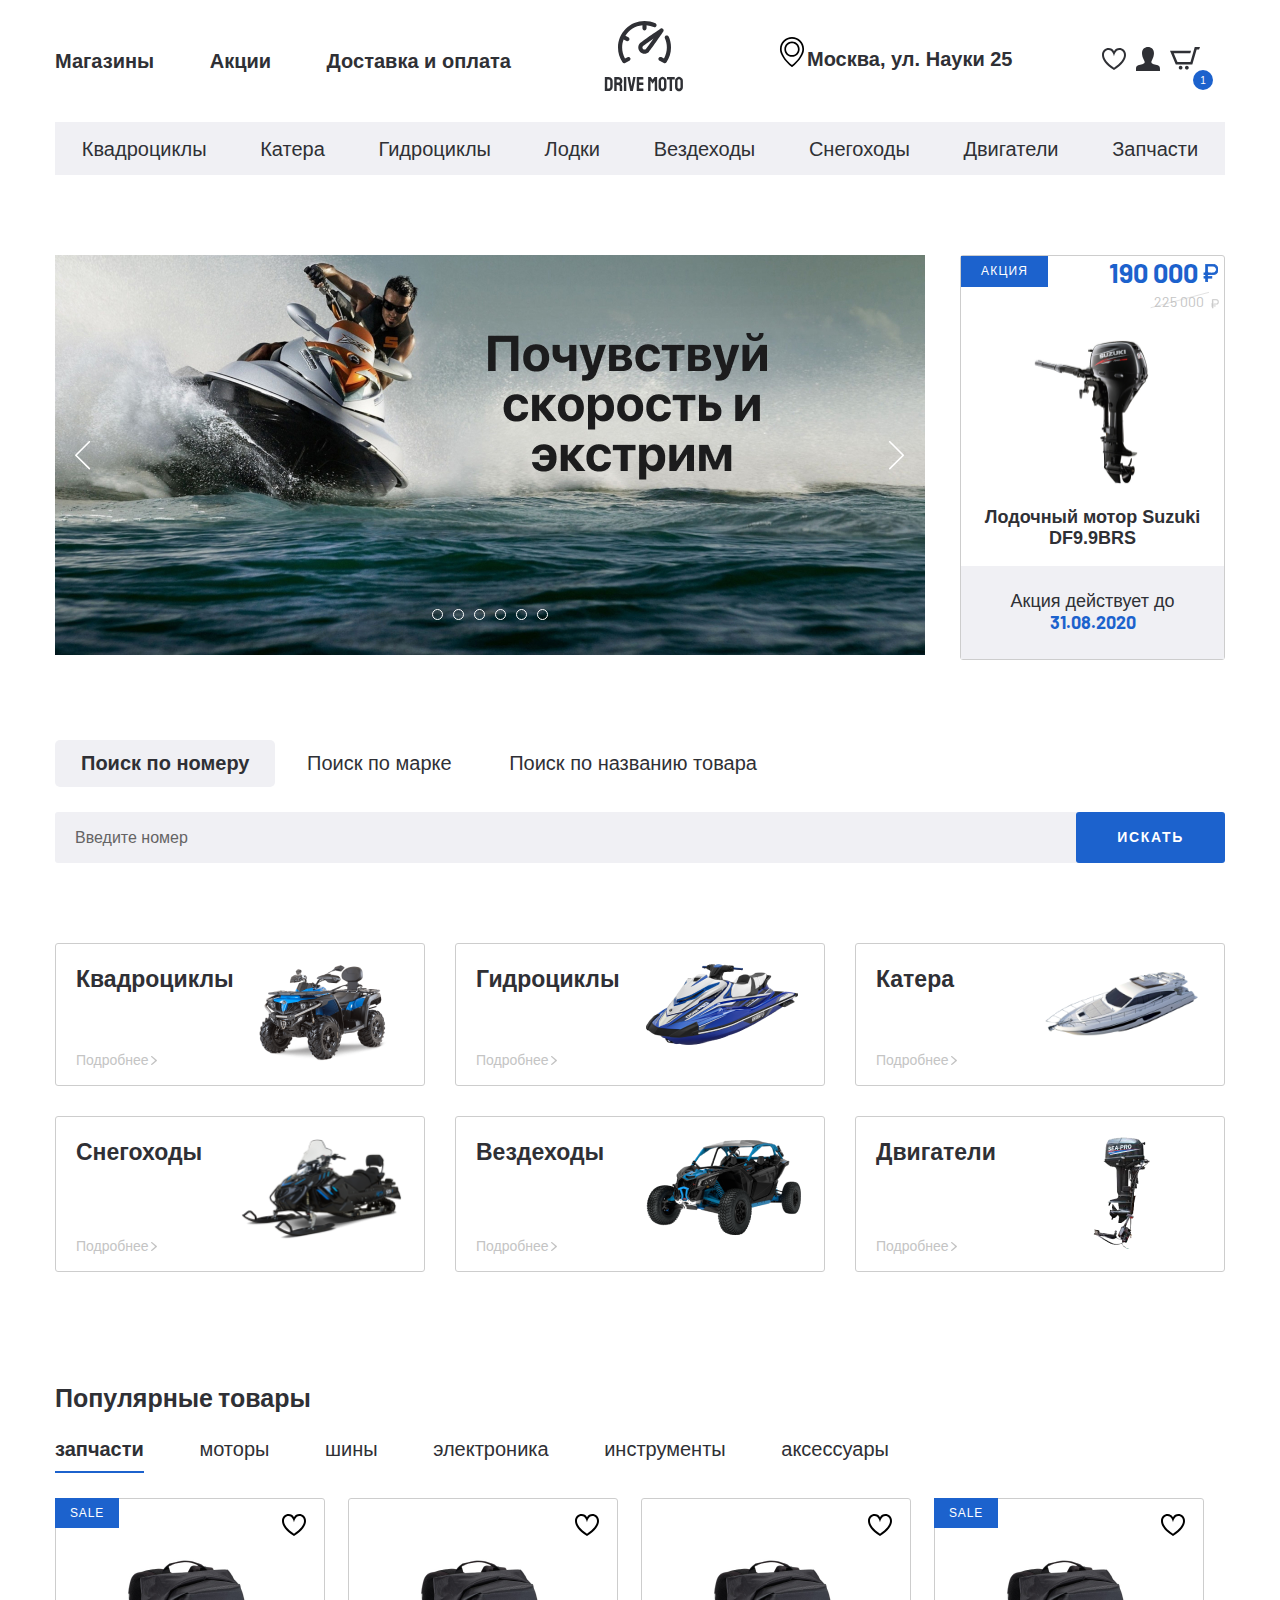
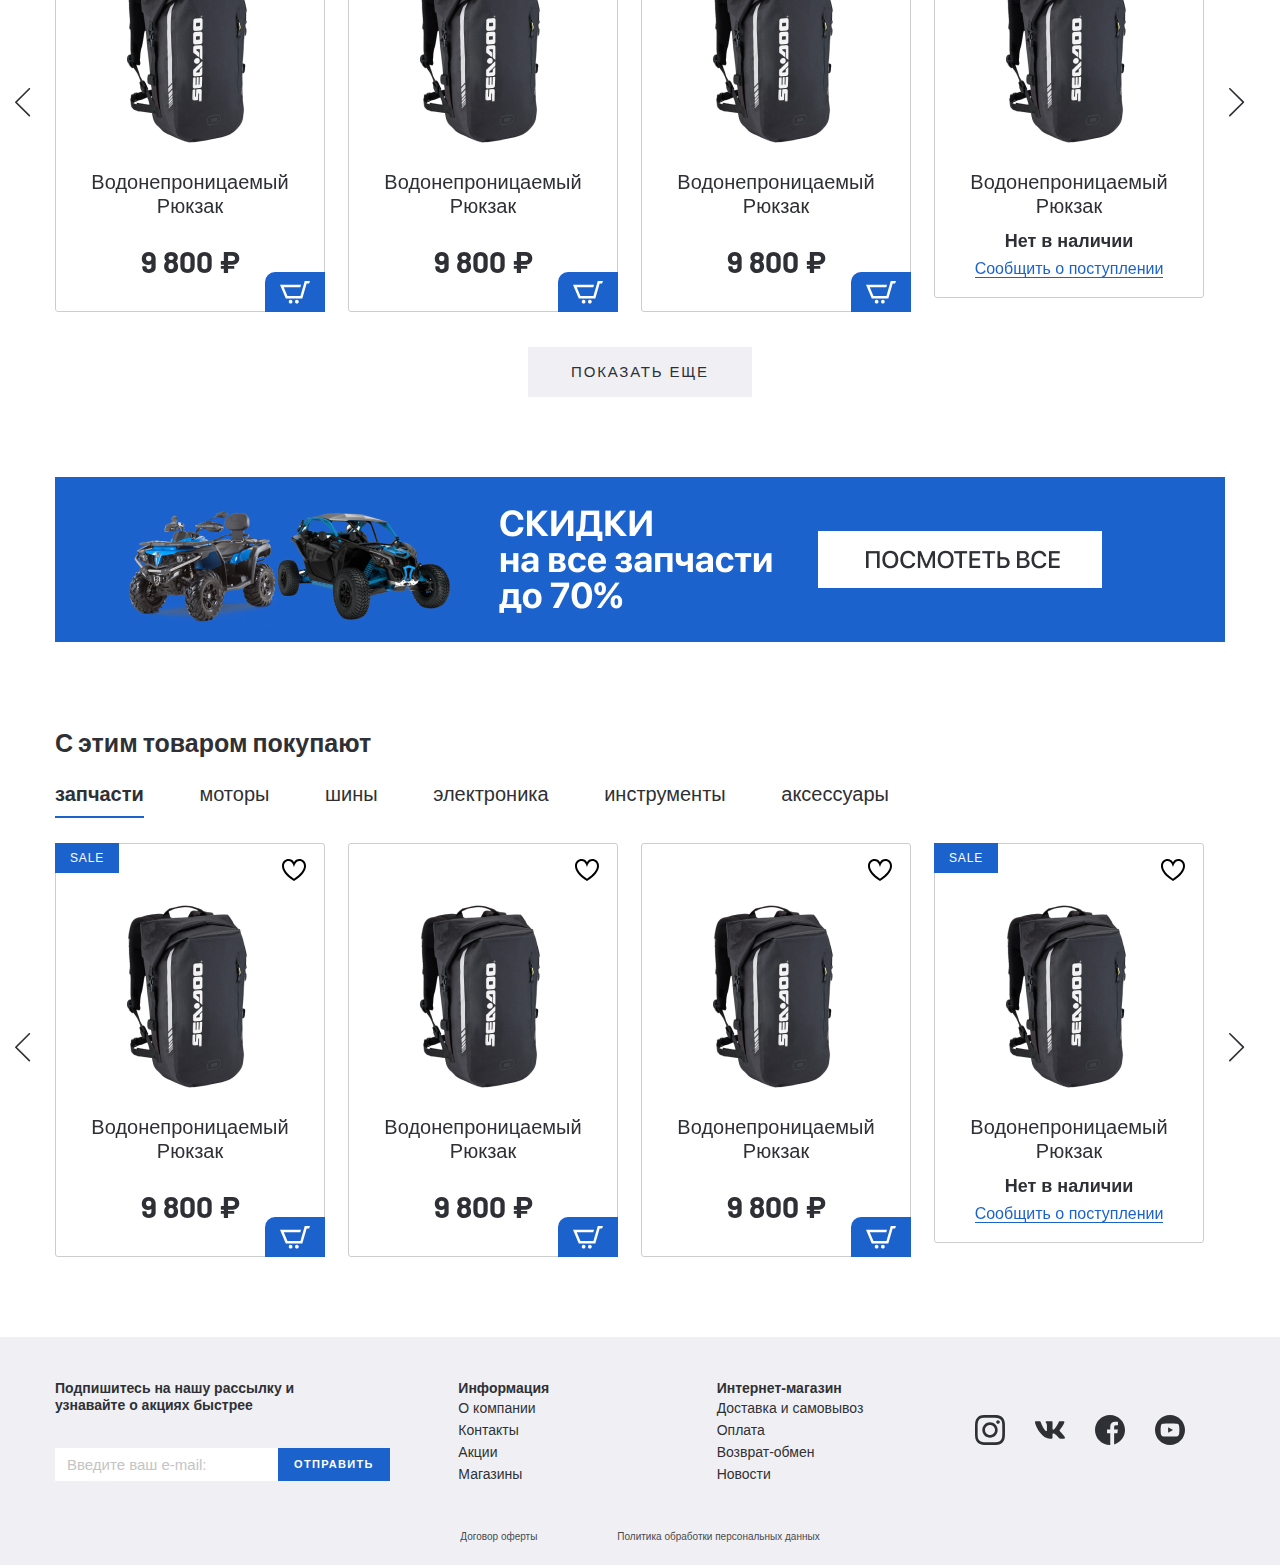
==== commit b22467ed: "add product" ====
--- a/index.html
+++ b/index.html
@@ -236,34 +236,155 @@
   <section class="products page-section">
     <div class="container">
       <div class="products__inner">
+        <h3 class="products__title">Популярные товары</h3>
         <div class="tabs-wrapper">
           <div class="tabs products__tabs">
-            <a href="" class="tab products__tab tab--active">запчасти</a>
-            <a href="" class="tab products__tab">моторы</a>
-            <a href="" class="tab products__tab">шины </a>
-            <a href="" class="tab products__tab">электроника</a>
-            <a href="" class="tab products__tab">инструменты</a>
-            <a href="" class="tab products__tab">аксессуары </a>
+            <a href="#product-tab-1" class="tab products__tab tab--active">запчасти</a>
+            <a href="#product-tab-2" class="tab products__tab">моторы</a>
+            <a href="#product-tab-3" class="tab products__tab">шины </a>
+            <a href="#product-tab-4" class="tab products__tab">электроника</a>
+            <a href="#product-tab-5" class="tab products__tab">инструменты</a>
+            <a href="#product-tab-6" class="tab products__tab">аксессуары </a>
           </div>
 
           <div class="tabs-constainer products__container">
-            <div class="tabs-content produsts__content tabs-content--active">
+            <div id="product-tab-1" class="tabs-content produsts__content tabs-content--active">
+
               <div class="product-slider">
                 <div class="product-slider__item">
-                  <div class="product-item__wrapper">
-                    <button class="product-item__favorite"></button>
-                    <button class="product-item__basket">
-                      <img src="./images/basket-white.svg" alt="">
-                    </button>
-                    <a class="product-item product-item--sale" href="">
-                      <p class="product-item__hover-text">посмотреть товар</p>
-                      <img class="product-item__img" src="./images/product-1.png" alt="">
-                      <h4 class="product-item__title">
-                        Водонепроницаемый
-                        Рюкзак
-                      </h4>
-                      <p class="price product-item__price">
-                        9 800 ₽
+                  <div class="product-item__wrapper ">
+                    <button class="product-item__favorite"></button>
+                    <button class="product-item__basket">
+                      <img src="./images/basket-white.svg" alt="">
+                    </button>
+                    <a class="product-item__notify-link" href="#"><span>Сообщить о поступлении</span></a>
+                    <a class="product-item product-item--sale" href="">
+                      <p class="product-item__hover-text">посмотреть товар</p>
+                      <img class="product-item__img" src="./images/product-1.png" alt="">
+                      <h4 class="product-item__title">
+                        Водонепроницаемый
+                        Рюкзак
+                      </h4>
+                      <p class="price product-item__price">
+                        9 800 ₽
+                      </p>
+                      <p class="product-item__notify-text">
+                        Нет в наличии
+                      </p>
+                    </a>
+                  </div>
+                </div>
+                <div class="product-slider__item">
+                  <div class="product-item__wrapper ">
+                    <button class="product-item__favorite"></button>
+                    <button class="product-item__basket">
+                      <img src="./images/basket-white.svg" alt="">
+                    </button>
+                    <a class="product-item__notify-link" href="#"><span>Сообщить о поступлении</span></a>
+                    <a class="product-item" href="">
+                      <p class="product-item__hover-text">посмотреть товар</p>
+                      <img class="product-item__img" src="./images/product-1.png" alt="">
+                      <h4 class="product-item__title">
+                        Водонепроницаемый
+                        Рюкзак
+                      </h4>
+                      <p class="price product-item__price">
+                        9 800 ₽
+                      </p>
+                      <p class="product-item__notify-text">
+                        Нет в наличии
+                      </p>
+                    </a>
+                  </div>
+                </div>
+                <div class="product-slider__item">
+                  <div class="product-item__wrapper ">
+                    <button class="product-item__favorite"></button>
+                    <button class="product-item__basket">
+                      <img src="./images/basket-white.svg" alt="">
+                    </button>
+                    <a class="product-item__notify-link" href="#"><span>Сообщить о поступлении</span></a>
+                    <a class="product-item " href="">
+                      <p class="product-item__hover-text">посмотреть товар</p>
+                      <img class="product-item__img" src="./images/product-1.png" alt="">
+                      <h4 class="product-item__title">
+                        Водонепроницаемый
+                        Рюкзак
+                      </h4>
+                      <p class="price product-item__price">
+                        9 800 ₽
+                      </p>
+                      <p class="product-item__notify-text">
+                        Нет в наличии
+                      </p>
+                    </a>
+                  </div>
+                </div>
+                <div class="product-slider__item">
+                  <div class="product-item__wrapper product-item__not-avalible">
+                    <button class="product-item__favorite"></button>
+                    <button class="product-item__basket">
+                      <img src="./images/basket-white.svg" alt="">
+                    </button>
+                    <a class="product-item__notify-link" href="#"><span>Сообщить о поступлении</span></a>
+                    <a class="product-item product-item--sale" href="">
+                      <p class="product-item__hover-text">посмотреть товар</p>
+                      <img class="product-item__img" src="./images/product-1.png" alt="">
+                      <h4 class="product-item__title">
+                        Водонепроницаемый
+                        Рюкзак
+                      </h4>
+                      <p class="price product-item__price">
+                        9 800 ₽
+                      </p>
+                      <p class="product-item__notify-text">
+                        Нет в наличии
+                      </p>
+                    </a>
+                  </div>
+                </div>
+                <div class="product-slider__item">
+                  <div class="product-item__wrapper ">
+                    <button class="product-item__favorite"></button>
+                    <button class="product-item__basket">
+                      <img src="./images/basket-white.svg" alt="">
+                    </button>
+                    <a class="product-item__notify-link" href="#"><span>Сообщить о поступлении</span></a>
+                    <a class="product-item product-item--sale" href="">
+                      <p class="product-item__hover-text">посмотреть товар</p>
+                      <img class="product-item__img" src="./images/product-1.png" alt="">
+                      <h4 class="product-item__title">
+                        Водонепроницаемый
+                        Рюкзак
+                      </h4>
+                      <p class="price product-item__price">
+                        9 800 ₽
+                      </p>
+                      <p class="product-item__notify-text">
+                        Нет в наличии
+                      </p>
+                    </a>
+                  </div>
+                </div>
+                <div class="product-slider__item">
+                  <div class="product-item__wrapper ">
+                    <button class="product-item__favorite"></button>
+                    <button class="product-item__basket">
+                      <img src="./images/basket-white.svg" alt="">
+                    </button>
+                    <a class="product-item__notify-link" href="#"><span>Сообщить о поступлении</span></a>
+                    <a class="product-item product-item--sale" href="">
+                      <p class="product-item__hover-text">посмотреть товар</p>
+                      <img class="product-item__img" src="./images/product-1.png" alt="">
+                      <h4 class="product-item__title">
+                        Водонепроницаемый
+                        Рюкзак
+                      </h4>
+                      <p class="price product-item__price">
+                        9 800 ₽
+                      </p>
+                      <p class="product-item__notify-text">
+                        Нет в наличии
                       </p>
                     </a>
                   </div>
@@ -271,18 +392,571 @@
               </div>
             </div>
 
-            <div class="tabs-content produsts__content"></div>
-            <div class="tabs-content produsts__content"></div>
-            <div class="tabs-content produsts__content"></div>
-            <div class="tabs-content produsts__content"></div>
-            <div class="tabs-content produsts__content"></div>
-          </div>
+            <div id="product-tab-2" class="tabs-content produsts__content">
+              <div class="product-slider">
+                <div class="product-slider__item">
+                  <div class="product-item__wrapper ">
+                    <button class="product-item__favorite"></button>
+                    <button class="product-item__basket">
+                      <img src="./images/basket-white.svg" alt="">
+                    </button>
+                    <a class="product-item__notify-link" href="#"><span>Сообщить о поступлении</span></a>
+                    <a class="product-item product-item--sale" href="">
+                      <p class="product-item__hover-text">посмотреть товар</p>
+                      <img class="product-item__img" src="./images/product-1.png" alt="">
+                      <h4 class="product-item__title">
+                        Водонепроницаемый
+                        Рюкзак
+                      </h4>
+                      <p class="price product-item__price">
+                        9 800 ₽
+                      </p>
+                      <p class="product-item__notify-text">
+                        Нет в наличии
+                      </p>
+                    </a>
+                  </div>
+                </div>
+                <div class="product-slider__item">
+                  <div class="product-item__wrapper ">
+                    <button class="product-item__favorite"></button>
+                    <button class="product-item__basket">
+                      <img src="./images/basket-white.svg" alt="">
+                    </button>
+                    <a class="product-item__notify-link" href="#"><span>Сообщить о поступлении</span></a>
+                    <a class="product-item" href="">
+                      <p class="product-item__hover-text">посмотреть товар</p>
+                      <img class="product-item__img" src="./images/product-1.png" alt="">
+                      <h4 class="product-item__title">
+                        Водонепроницаемый
+                        Рюкзак
+                      </h4>
+                      <p class="price product-item__price">
+                        9 800 ₽
+                      </p>
+                      <p class="product-item__notify-text">
+                        Нет в наличии
+                      </p>
+                    </a>
+                  </div>
+                </div>
+                <div class="product-slider__item">
+                  <div class="product-item__wrapper ">
+                    <button class="product-item__favorite"></button>
+                    <button class="product-item__basket">
+                      <img src="./images/basket-white.svg" alt="">
+                    </button>
+                    <a class="product-item__notify-link" href="#"><span>Сообщить о поступлении</span></a>
+                    <a class="product-item " href="">
+                      <p class="product-item__hover-text">посмотреть товар</p>
+                      <img class="product-item__img" src="./images/product-1.png" alt="">
+                      <h4 class="product-item__title">
+                        Водонепроницаемый
+                        Рюкзак
+                      </h4>
+                      <p class="price product-item__price">
+                        9 800 ₽
+                      </p>
+                      <p class="product-item__notify-text">
+                        Нет в наличии
+                      </p>
+                    </a>
+                  </div>
+                </div>
+                <div class="product-slider__item">
+                  <div class="product-item__wrapper product-item__not-avalible">
+                    <button class="product-item__favorite"></button>
+                    <button class="product-item__basket">
+                      <img src="./images/basket-white.svg" alt="">
+                    </button>
+                    <a class="product-item__notify-link" href="#"><span>Сообщить о поступлении</span></a>
+                    <a class="product-item product-item--sale" href="">
+                      <p class="product-item__hover-text">посмотреть товар</p>
+                      <img class="product-item__img" src="./images/product-1.png" alt="">
+                      <h4 class="product-item__title">
+                        Водонепроницаемый
+                        Рюкзак
+                      </h4>
+                      <p class="price product-item__price">
+                        9 800 ₽
+                      </p>
+                      <p class="product-item__notify-text">
+                        Нет в наличии
+                      </p>
+                    </a>
+                  </div>
+                </div>
+                <div class="product-slider__item">
+                  <div class="product-item__wrapper ">
+                    <button class="product-item__favorite"></button>
+                    <button class="product-item__basket">
+                      <img src="./images/basket-white.svg" alt="">
+                    </button>
+                    <a class="product-item__notify-link" href="#"><span>Сообщить о поступлении</span></a>
+                    <a class="product-item product-item--sale" href="">
+                      <p class="product-item__hover-text">посмотреть товар</p>
+                      <img class="product-item__img" src="./images/product-1.png" alt="">
+                      <h4 class="product-item__title">
+                        Водонепроницаемый
+                        Рюкзак
+                      </h4>
+                      <p class="price product-item__price">
+                        9 800 ₽
+                      </p>
+                      <p class="product-item__notify-text">
+                        Нет в наличии
+                      </p>
+                    </a>
+                  </div>
+                </div>
+                <div class="product-slider__item">
+                  <div class="product-item__wrapper ">
+                    <button class="product-item__favorite"></button>
+                    <button class="product-item__basket">
+                      <img src="./images/basket-white.svg" alt="">
+                    </button>
+                    <a class="product-item__notify-link" href="#"><span>Сообщить о поступлении</span></a>
+                    <a class="product-item product-item--sale" href="">
+                      <p class="product-item__hover-text">посмотреть товар</p>
+                      <img class="product-item__img" src="./images/product-1.png" alt="">
+                      <h4 class="product-item__title">
+                        Водонепроницаемый
+                        Рюкзак
+                      </h4>
+                      <p class="price product-item__price">
+                        9 800 ₽
+                      </p>
+                      <p class="product-item__notify-text">
+                        Нет в наличии
+                      </p>
+                    </a>
+                  </div>
+                </div>
+              </div>
+            </div>
+
+            <div id="product-tab-3" class="tabs-content products__content">slider-3</div>
+            <div id="product-tab-4" class="tabs-content products__content">slider-4</div>
+            <div id="product-tab-5" class="tabs-content products__content">slider-5</div>
+            <div id="product-tab-6" class="tabs-content products__content">slider-6</div>
+          </div>
+        </div>
+        <div class="product-item__more">
+          <a class="product-item__more-link" href="">Показать еще</a>
         </div>
       </div>
     </div>
   </section>
 
+
+  <div class="banner">
+    <div class="container">
+      <a class="banner-link" href="">
+        <img src="images/banner.jpg" alt="">
+      </a>
+    </div>
+  </div>
+
+  <section class="products page-section">
+    <div class="container">
+      <div class="products__inner">
+        <h3 class="products__title">С этим товаром покупают</h3>
+        <div class="tabs-wrapper">
+          <div class="tabs products__tabs">
+            <a href="#popular-tab-1" class="tab products__tab tab--active">запчасти</a>
+            <a href="#popular-tab-2" class="tab products__tab">моторы</a>
+            <a href="#popular-tab-3" class="tab products__tab">шины </a>
+            <a href="#popular-tab-4" class="tab products__tab">электроника</a>
+            <a href="#popular-tab-5" class="tab products__tab">инструменты</a>
+            <a href="#popular-tab-6" class="tab products__tab">аксессуары </a>
+          </div>
+
+          <div class="tabs-constainer products__container">
+            <div id="popular-tab-1" class="tabs-content produsts__content tabs-content--active">
+
+              <div class="product-slider">
+                <div class="product-slider__item">
+                  <div class="product-item__wrapper ">
+                    <button class="product-item__favorite"></button>
+                    <button class="product-item__basket">
+                      <img src="./images/basket-white.svg" alt="">
+                    </button>
+                    <a class="product-item__notify-link" href="#"><span>Сообщить о поступлении</span></a>
+                    <a class="product-item product-item--sale" href="">
+                      <p class="product-item__hover-text">посмотреть товар</p>
+                      <img class="product-item__img" src="./images/product-1.png" alt="">
+                      <h4 class="product-item__title">
+                        Водонепроницаемый
+                        Рюкзак
+                      </h4>
+                      <p class="price product-item__price">
+                        9 800 ₽
+                      </p>
+                      <p class="product-item__notify-text">
+                        Нет в наличии
+                      </p>
+                    </a>
+                  </div>
+                </div>
+                <div class="product-slider__item">
+                  <div class="product-item__wrapper ">
+                    <button class="product-item__favorite"></button>
+                    <button class="product-item__basket">
+                      <img src="./images/basket-white.svg" alt="">
+                    </button>
+                    <a class="product-item__notify-link" href="#"><span>Сообщить о поступлении</span></a>
+                    <a class="product-item" href="">
+                      <p class="product-item__hover-text">посмотреть товар</p>
+                      <img class="product-item__img" src="./images/product-1.png" alt="">
+                      <h4 class="product-item__title">
+                        Водонепроницаемый
+                        Рюкзак
+                      </h4>
+                      <p class="price product-item__price">
+                        9 800 ₽
+                      </p>
+                      <p class="product-item__notify-text">
+                        Нет в наличии
+                      </p>
+                    </a>
+                  </div>
+                </div>
+                <div class="product-slider__item">
+                  <div class="product-item__wrapper ">
+                    <button class="product-item__favorite"></button>
+                    <button class="product-item__basket">
+                      <img src="./images/basket-white.svg" alt="">
+                    </button>
+                    <a class="product-item__notify-link" href="#"><span>Сообщить о поступлении</span></a>
+                    <a class="product-item " href="">
+                      <p class="product-item__hover-text">посмотреть товар</p>
+                      <img class="product-item__img" src="./images/product-1.png" alt="">
+                      <h4 class="product-item__title">
+                        Водонепроницаемый
+                        Рюкзак
+                      </h4>
+                      <p class="price product-item__price">
+                        9 800 ₽
+                      </p>
+                      <p class="product-item__notify-text">
+                        Нет в наличии
+                      </p>
+                    </a>
+                  </div>
+                </div>
+                <div class="product-slider__item">
+                  <div class="product-item__wrapper product-item__not-avalible">
+                    <button class="product-item__favorite"></button>
+                    <button class="product-item__basket">
+                      <img src="./images/basket-white.svg" alt="">
+                    </button>
+                    <a class="product-item__notify-link" href="#"><span>Сообщить о поступлении</span></a>
+                    <a class="product-item product-item--sale" href="">
+                      <p class="product-item__hover-text">посмотреть товар</p>
+                      <img class="product-item__img" src="./images/product-1.png" alt="">
+                      <h4 class="product-item__title">
+                        Водонепроницаемый
+                        Рюкзак
+                      </h4>
+                      <p class="price product-item__price">
+                        9 800 ₽
+                      </p>
+                      <p class="product-item__notify-text">
+                        Нет в наличии
+                      </p>
+                    </a>
+                  </div>
+                </div>
+                <div class="product-slider__item">
+                  <div class="product-item__wrapper ">
+                    <button class="product-item__favorite"></button>
+                    <button class="product-item__basket">
+                      <img src="./images/basket-white.svg" alt="">
+                    </button>
+                    <a class="product-item__notify-link" href="#"><span>Сообщить о поступлении</span></a>
+                    <a class="product-item product-item--sale" href="">
+                      <p class="product-item__hover-text">посмотреть товар</p>
+                      <img class="product-item__img" src="./images/product-1.png" alt="">
+                      <h4 class="product-item__title">
+                        Водонепроницаемый
+                        Рюкзак
+                      </h4>
+                      <p class="price product-item__price">
+                        9 800 ₽
+                      </p>
+                      <p class="product-item__notify-text">
+                        Нет в наличии
+                      </p>
+                    </a>
+                  </div>
+                </div>
+                <div class="product-slider__item">
+                  <div class="product-item__wrapper ">
+                    <button class="product-item__favorite"></button>
+                    <button class="product-item__basket">
+                      <img src="./images/basket-white.svg" alt="">
+                    </button>
+                    <a class="product-item__notify-link" href="#"><span>Сообщить о поступлении</span></a>
+                    <a class="product-item product-item--sale" href="">
+                      <p class="product-item__hover-text">посмотреть товар</p>
+                      <img class="product-item__img" src="./images/product-1.png" alt="">
+                      <h4 class="product-item__title">
+                        Водонепроницаемый
+                        Рюкзак
+                      </h4>
+                      <p class="price product-item__price">
+                        9 800 ₽
+                      </p>
+                      <p class="product-item__notify-text">
+                        Нет в наличии
+                      </p>
+                    </a>
+                  </div>
+                </div>
+              </div>
+            </div>
+
+            <div id="popular-tab-2" class="tabs-content produsts__content">
+              <div class="product-slider">
+                <div class="product-slider__item">
+                  <div class="product-item__wrapper ">
+                    <button class="product-item__favorite"></button>
+                    <button class="product-item__basket">
+                      <img src="./images/basket-white.svg" alt="">
+                    </button>
+                    <a class="product-item__notify-link" href="#"><span>Сообщить о поступлении</span></a>
+                    <a class="product-item product-item--sale" href="">
+                      <p class="product-item__hover-text">посмотреть товар</p>
+                      <img class="product-item__img" src="./images/product-1.png" alt="">
+                      <h4 class="product-item__title">
+                        Водонепроницаемый
+                        Рюкзак
+                      </h4>
+                      <p class="price product-item__price">
+                        9 800 ₽
+                      </p>
+                      <p class="product-item__notify-text">
+                        Нет в наличии
+                      </p>
+                    </a>
+                  </div>
+                </div>
+                <div class="product-slider__item">
+                  <div class="product-item__wrapper ">
+                    <button class="product-item__favorite"></button>
+                    <button class="product-item__basket">
+                      <img src="./images/basket-white.svg" alt="">
+                    </button>
+                    <a class="product-item__notify-link" href="#"><span>Сообщить о поступлении</span></a>
+                    <a class="product-item" href="">
+                      <p class="product-item__hover-text">посмотреть товар</p>
+                      <img class="product-item__img" src="./images/product-1.png" alt="">
+                      <h4 class="product-item__title">
+                        Водонепроницаемый
+                        Рюкзак
+                      </h4>
+                      <p class="price product-item__price">
+                        9 800 ₽
+                      </p>
+                      <p class="product-item__notify-text">
+                        Нет в наличии
+                      </p>
+                    </a>
+                  </div>
+                </div>
+                <div class="product-slider__item">
+                  <div class="product-item__wrapper ">
+                    <button class="product-item__favorite"></button>
+                    <button class="product-item__basket">
+                      <img src="./images/basket-white.svg" alt="">
+                    </button>
+                    <a class="product-item__notify-link" href="#"><span>Сообщить о поступлении</span></a>
+                    <a class="product-item " href="">
+                      <p class="product-item__hover-text">посмотреть товар</p>
+                      <img class="product-item__img" src="./images/product-1.png" alt="">
+                      <h4 class="product-item__title">
+                        Водонепроницаемый
+                        Рюкзак
+                      </h4>
+                      <p class="price product-item__price">
+                        9 800 ₽
+                      </p>
+                      <p class="product-item__notify-text">
+                        Нет в наличии
+                      </p>
+                    </a>
+                  </div>
+                </div>
+                <div class="product-slider__item">
+                  <div class="product-item__wrapper product-item__not-avalible">
+                    <button class="product-item__favorite"></button>
+                    <button class="product-item__basket">
+                      <img src="./images/basket-white.svg" alt="">
+                    </button>
+                    <a class="product-item__notify-link" href="#"><span>Сообщить о поступлении</span></a>
+                    <a class="product-item product-item--sale" href="">
+                      <p class="product-item__hover-text">посмотреть товар</p>
+                      <img class="product-item__img" src="./images/product-1.png" alt="">
+                      <h4 class="product-item__title">
+                        Водонепроницаемый
+                        Рюкзак
+                      </h4>
+                      <p class="price product-item__price">
+                        9 800 ₽
+                      </p>
+                      <p class="product-item__notify-text">
+                        Нет в наличии
+                      </p>
+                    </a>
+                  </div>
+                </div>
+                <div class="product-slider__item">
+                  <div class="product-item__wrapper ">
+                    <button class="product-item__favorite"></button>
+                    <button class="product-item__basket">
+                      <img src="./images/basket-white.svg" alt="">
+                    </button>
+                    <a class="product-item__notify-link" href="#"><span>Сообщить о поступлении</span></a>
+                    <a class="product-item product-item--sale" href="">
+                      <p class="product-item__hover-text">посмотреть товар</p>
+                      <img class="product-item__img" src="./images/product-1.png" alt="">
+                      <h4 class="product-item__title">
+                        Водонепроницаемый
+                        Рюкзак
+                      </h4>
+                      <p class="price product-item__price">
+                        9 800 ₽
+                      </p>
+                      <p class="product-item__notify-text">
+                        Нет в наличии
+                      </p>
+                    </a>
+                  </div>
+                </div>
+                <div class="product-slider__item">
+                  <div class="product-item__wrapper ">
+                    <button class="product-item__favorite"></button>
+                    <button class="product-item__basket">
+                      <img src="./images/basket-white.svg" alt="">
+                    </button>
+                    <a class="product-item__notify-link" href="#"><span>Сообщить о поступлении</span></a>
+                    <a class="product-item product-item--sale" href="">
+                      <p class="product-item__hover-text">посмотреть товар</p>
+                      <img class="product-item__img" src="./images/product-1.png" alt="">
+                      <h4 class="product-item__title">
+                        Водонепроницаемый
+                        Рюкзак
+                      </h4>
+                      <p class="price product-item__price">
+                        9 800 ₽
+                      </p>
+                      <p class="product-item__notify-text">
+                        Нет в наличии
+                      </p>
+                    </a>
+                  </div>
+                </div>
+              </div>
+            </div>
+
+            <div id="popular-tab-3" class="tabs-content products__content">slider-3</div>
+            <div id="popular-tab-4" class="tabs-content products__content">slider-4</div>
+            <div id="popular-tab-5" class="tabs-content products__content">slider-5</div>
+            <div id="popular-tab-6" class="tabs-content products__content">slider-6</div>
+          </div>
+        </div>
+      </div>
+    </div>
+  </section>
+
+  <footer class="footer">
+    <div class="container">
+      <div class="footer__top">
+        <div class="footer__top-inner">
+          <div class="footer__top-item footer__top-newslatter">
+            <h6 class="footer__top-title">
+              Подпишитесь на нашу рассылку и узнавайте о акциях быстрее
+            </h6>
+            <form class="footer-form">
+              <input class="footer-form__input" type="text" placeholder="Введите ваш e-mail:">
+              <button class="footer-form__btn" type="submit">Отправить</button>
+            </form>
+          </div>
+          <div class="footer__top-item">
+            <h6 class="footer__top-title">
+              Информация
+            </h6>
+            <ul class="footer-list">
+              <li class="footer-list__item">
+                <a href="#">О компании</a>
+              </li>
+              <li class="footer-list__item">
+                <a href="#">Контакты</a>
+              </li>
+              <li class="footer-list__item">
+                <a href="#">Акции</a>
+              </li>
+              <li class="footer-list__item">
+                <a href="#">Магазины</a>
+              </li>
+            </ul>
+          </div>
+          <div class="footer__top-item">
+            <h6 class="footer__top-title">
+              Интернет-магазин
+            </h6>
+            <ul class="footer-list">
+              <li class="footer-list__item">
+                <a href="#">Доставка и самовывоз</a>
+              </li>
+              <li class="footer-list__item">
+                <a href="#">Оплата</a>
+              </li>
+              <li class="footer-list__item">
+                <a href="#">Возврат-обмен</a>
+              </li>
+              <li class="footer-list__item">
+                <a href="#">Новости</a>
+              </li>
+            </ul>
+          </div>
+          <div class="footer__top-item footer__top-social">
+            <ul class="social-list">
+              <li class="social-list__item">
+                <a href="#">
+                  <img src="images/instagram.svg" alt="">
+                </a>
+              </li>
+              <li class="social-list__item">
+                <a href="#">
+                  <img src="images/vk.svg" alt="">
+                </a>
+              </li>
+              <li class="social-list__item">
+                <a href="#">
+                  <img src="images/facebook.svg" alt="">
+                </a>
+              </li>
+              <li class="social-list__item">
+                <a href="#">
+                  <img src="images/youtube.svg" alt="">
+                </a>
+              </li>
+            </ul>
+          </div>
+        </div>
+      </div>
+      <div class="footer__bottom">
+        <a class="footer__bottom-link" href="#">Договор оферты</a>
+        <a class="footer__bottom-link" href="#">Политика обработки персональных данных</a>
+      </div>
+    </div>
+  </footer>
+
   <script src="https://ajax.googleapis.com/ajax/libs/jquery/3.4.1/jquery.min.js"></script>
+  <script src="js/ion.rangeSlider.min.js"></script>
+  <script src="js/jquery.formstyler.min.js"></script>
+  <script src="js/jquery.rateyo.min.js"></script>
   <script src="js/slick.min.js"></script>
   <script src="js/main.js"></script>
 </body>
--- a/scss/style.css
+++ b/scss/style.css
@@ -252,7 +252,7 @@
   background-color: transparent;
 }
 
-.slick-active button {
+.slick-active li button {
   background-color: #fff;
 }
 
@@ -373,6 +373,14 @@
   font-family: "Barlow", sans-serif;
 }
 
+.tabs-content {
+  display: none;
+}
+
+.tabs-content.tabs-content--active {
+  display: block;
+}
+
 .search__tabs {
   margin-bottom: 25px;
 }
@@ -392,14 +400,6 @@
   display: -webkit-box;
   display: -ms-flexbox;
   display: flex;
-}
-
-.search__content-item {
-  display: none;
-}
-
-.search__content-item.tabs-content--active {
-  display: block;
 }
 
 .search__content-input {
@@ -522,9 +522,50 @@
   max-width: 100%;
 }
 
-.product-item__wrapper {
-  position: relative;
-  width: 270px;
+.products__title {
+  font-weight: bold;
+  font-size: 25px;
+  line-height: 30px;
+  color: #2f3035;
+  font-family: "Barlow", sans-serif;
+  margin-bottom: 25px;
+}
+
+.products__tabs {
+  margin-bottom: 25px;
+}
+
+.products__tab {
+  padding-bottom: 10px;
+}
+
+.products__tab + .products__tab {
+  margin-left: 50px;
+}
+
+.products__tab.tab--active {
+  border-bottom: 2px solid #1c62cd;
+}
+
+.product-slider__slider-btn {
+  position: absolute;
+  top: 50%;
+  -webkit-transform: translateY(-50%);
+          transform: translateY(-50%);
+  background-color: transparent;
+  border: none;
+  margin: 0;
+  padding: 0;
+  z-index: 5;
+  cursor: pointer;
+}
+
+.product-slider__slider-btnprev {
+  left: -40px;
+}
+
+.product-slider__slider-btnnext {
+  right: -20px;
 }
 
 .product-item {
@@ -534,6 +575,7 @@
   padding: 52px 20px 32px;
   -webkit-transition: all 0.3s;
   transition: all 0.3s;
+  min-height: 400px;
 }
 
 .product-item:hover .product-item__hover-text {
@@ -545,7 +587,19 @@
   -webkit-box-shadow: 0px 0px 15px rgba(0, 0, 0, 0.2);
           box-shadow: 0px 0px 15px rgba(0, 0, 0, 0.2);
   border-radius: 3px;
+}
+
+.product-item:hover .product-item__title {
   color: #1c62cd;
+}
+
+.product-item:hover .product-item__price {
+  color: #1c62cd;
+}
+
+.product-item__wrapper {
+  position: relative;
+  width: 270px;
 }
 
 .product-item__favorite {
@@ -572,6 +626,10 @@
   background-image: url(../images/favoriteActive.svg);
 }
 
+.product-item__img {
+  max-width: 100%;
+}
+
 .product-item__title {
   font-weight: normal;
   padding: 14px 0 25px;
@@ -587,7 +645,6 @@
   position: absolute;
   width: 60px;
   height: 40px;
-  background-color: #fff;
   background: #1c62cd;
   border-radius: 10px 0px 0px 0px;
   bottom: 0;
@@ -595,6 +652,7 @@
   border: none;
   padding-top: 7px;
   cursor: pointer;
+  z-index: 10;
 }
 
 .product-item__hover-text {
@@ -611,6 +669,32 @@
   transition: all 0.3s;
 }
 
+.product-item__notify-text {
+  display: none;
+  font-weight: 700;
+  font-size: 18px;
+  line-height: 21px;
+}
+
+.product-item__notify-link {
+  display: none;
+}
+
+.product-item__more {
+  text-align: center;
+  margin: 35px 80px;
+}
+
+.product-item__more-link {
+  font-size: 15px;
+  line-height: 18px;
+  text-align: center;
+  letter-spacing: 0.12em;
+  text-transform: uppercase;
+  background: #f0f0f4;
+  padding: 16px 43px;
+}
+
 .product-item--sale::before {
   content: "SALE";
   padding: 8px 15px;
@@ -624,4 +708,355 @@
   line-height: 14px;
   letter-spacing: 0.07em;
 }
+
+.product-item__wrapper.product-item__not-avalible .product-item__price {
+  display: none;
+}
+
+.product-item__wrapper.product-item__not-avalible .product-item__basket {
+  display: none;
+}
+
+.product-item__wrapper.product-item__not-avalible .product-item__notify-text {
+  display: block;
+}
+
+.product-item__wrapper.product-item__not-avalible .product-item__title {
+  padding-bottom: 13px;
+}
+
+.product-item__wrapper.product-item__not-avalible .product-item__notify-link {
+  display: block;
+  position: absolute;
+  font-size: 16px;
+  line-height: 19px;
+  bottom: 20px;
+  right: 0;
+  left: 0;
+  text-align: center;
+  color: #1c62cd;
+  margin: 0 auto;
+}
+
+.product-item__wrapper.product-item__not-avalible
+.product-item__notify-link
+span {
+  border-bottom: 1px solid #1c62cd;
+}
+
+.slick-slide img {
+  display: inline;
+}
+
+.banner {
+  margin-bottom: 80px;
+}
+
+.footer {
+  background: #f0f0f4;
+}
+
+.footer__top {
+  padding-top: 43px;
+}
+
+.footer__top-social.footer__top-item {
+  width: 250px;
+}
+
+.footer__top-newslatter.footer__top-item {
+  width: 295px;
+  margin-right: 50px;
+}
+
+.footer__top-inner {
+  display: -webkit-box;
+  display: -ms-flexbox;
+  display: flex;
+  -webkit-box-pack: justify;
+      -ms-flex-pack: justify;
+          justify-content: space-between;
+}
+
+.footer__top-item {
+  width: 200px;
+}
+
+.footer__top-title {
+  font-weight: bold;
+  font-size: 14px;
+  line-height: 17px;
+  color: #2f3035;
+}
+
+.footer__bottom {
+  display: -webkit-box;
+  display: -ms-flexbox;
+  display: flex;
+  -webkit-box-pack: center;
+      -ms-flex-pack: center;
+          justify-content: center;
+  padding: 46px 0 22px;
+}
+
+.footer__bottom-link {
+  font-size: 10px;
+  line-height: 12px;
+  color: #48494d;
+  margin: 0 40px;
+}
+
+.footer-form {
+  display: -webkit-box;
+  display: -ms-flexbox;
+  display: flex;
+  -webkit-box-pack: justify;
+      -ms-flex-pack: justify;
+          justify-content: space-between;
+  margin-top: 34px;
+}
+
+.footer-form__input {
+  width: auto;
+  background-color: #fff;
+  border: none;
+  font-size: 15px;
+  line-height: 17px;
+  padding: 0 12px;
+}
+
+.footer-form__input::-webkit-input-placeholder {
+  color: #c4c4c4;
+}
+
+.footer-form__input:-ms-input-placeholder {
+  color: #c4c4c4;
+}
+
+.footer-form__input::-ms-input-placeholder {
+  color: #c4c4c4;
+}
+
+.footer-form__input::placeholder {
+  color: #c4c4c4;
+}
+
+.footer-form__btn {
+  padding: 10px 16px;
+  border: none;
+  background-color: #1c62cd;
+  text-transform: uppercase;
+  color: white;
+  font-family: "SFProDisplay-Semibild", sans-serif;
+  font-weight: 600;
+  font-size: 11px;
+  line-height: 13px;
+  letter-spacing: 0.12em;
+}
+
+.footer-list {
+  font-size: 14px;
+  line-height: 22px;
+}
+
+.social-list {
+  display: -webkit-box;
+  display: -ms-flexbox;
+  display: flex;
+  -webkit-box-align: center;
+      -ms-flex-align: center;
+          align-items: center;
+  height: 100%;
+}
+
+.social-list__item + .social-list__item {
+  margin-left: 30px;
+}
+
+.breadcrumbs {
+  margin-bottom: 40px;
+}
+
+.breadcrumbs__list-item {
+  display: inline-block;
+  padding-right: 16px;
+  margin-right: 10px;
+  position: relative;
+  font-size: 15px;
+  line-height: 18px;
+  color: #c4c4c4;
+}
+
+.breadcrumbs__list-item::after {
+  content: "";
+  position: absolute;
+  right: 0;
+  background-image: url(../images/link-arrow.svg);
+  width: 6px;
+  height: 12px;
+  bottom: 3px;
+}
+
+.breadcrumbs__list-item:last-child::after {
+  display: none;
+}
+
+.catalog {
+  margin-bottom: 100px;
+}
+
+.catalog__title {
+  font-family: "SFProDisplay-Bold", sans-serif;
+  font-weight: bold;
+  font-size: 30px;
+  line-height: 36px;
+  margin-bottom: 26px;
+}
+
+.catalog__filter {
+  display: -webkit-box;
+  display: -ms-flexbox;
+  display: flex;
+  -webkit-box-pack: justify;
+      -ms-flex-pack: justify;
+          justify-content: space-between;
+  margin-bottom: 50px;
+}
+
+.catalog__filter-items button {
+  font-size: 14px;
+  line-height: 17px;
+  color: #2f3035;
+  opacity: 0.7;
+  background: #f0f0f4;
+  border-radius: 3px;
+  border: none;
+  padding: 5px 22px;
+  cursor: pointer;
+}
+
+.catalog__filter-items button + button {
+  margin-left: 8px;
+}
+
+.catalog__filter-btn button {
+  background-color: transparent;
+  border: none;
+  cursor: pointer;
+  margin: 0;
+  padding: 0;
+}
+
+.catalog__filter-btn button + button {
+  margin-left: 10px;
+}
+
+.catalog__inner {
+  display: -webkit-box;
+  display: -ms-flexbox;
+  display: flex;
+}
+
+.catalog__inner-aside {
+  min-width: 290px;
+  margin-right: 10px;
+}
+
+.catalog__inner-list {
+  display: -webkit-box;
+  display: -ms-flexbox;
+  display: flex;
+  -webkit-box-pack: justify;
+      -ms-flex-pack: justify;
+          justify-content: space-between;
+  -ms-flex-wrap: wrap;
+      flex-wrap: wrap;
+}
+
+.catalog__inner-list .product-item__wrapper {
+  margin-bottom: 30px;
+}
+
+.pagination {
+  width: 100%;
+  margin-top: 70px;
+}
+
+.pagination-list {
+  display: -webkit-box;
+  display: -ms-flexbox;
+  display: flex;
+  -webkit-box-pack: center;
+      -ms-flex-pack: center;
+          justify-content: center;
+}
+
+.pagination-list__item {
+  padding: 6px 12px;
+  border: 2px solid transparent;
+  margin: 0 4px;
+  font-size: 18px;
+  line-height: 22px;
+  color: #c4c4c4;
+}
+
+.pagination-list__item.active {
+  border: 2px solid #1c62cd;
+  color: #1c62cd;
+}
+
+.pagination-list__item a {
+  display: block;
+}
+
+.aside-filter__tabs {
+  display: -webkit-box;
+  display: -ms-flexbox;
+  display: flex;
+  -webkit-box-pack: justify;
+      -ms-flex-pack: justify;
+          justify-content: space-between;
+}
+
+.aside-filter__tab {
+  font-weight: 400;
+  font-size: 16px;
+  line-height: 19px;
+  letter-spacing: 0.09em;
+  text-transform: uppercase;
+  color: #c4c4c4;
+  width: 50%;
+}
+
+.tab--active {
+  font-family: "SFProDisplay-Bold", sans-serif;
+  font-weight: bold;
+  color: #2f3035;
+}
+
+.tab--active span {
+  display: inline-block;
+  padding-bottom: 7px;
+  border-bottom: 2px solid #1c62cd;
+}
+
+.aside-filter__item-drop {
+  margin: 40px 0;
+}
+
+.aside-filter__item-title {
+  padding-left: 26px;
+  font-family: "SFProDisplay-Semibild", sans-serif;
+  font-weight: 600;
+  font-size: 16px;
+  line-height: 19px;
+}
+
+.filter__item-drop {
+  margin-bottom: 20px;
+}
+
+.filter__item-drop--active {
+  margin-bottom: 20px;
+}
 /*# sourceMappingURL=style.css.map */